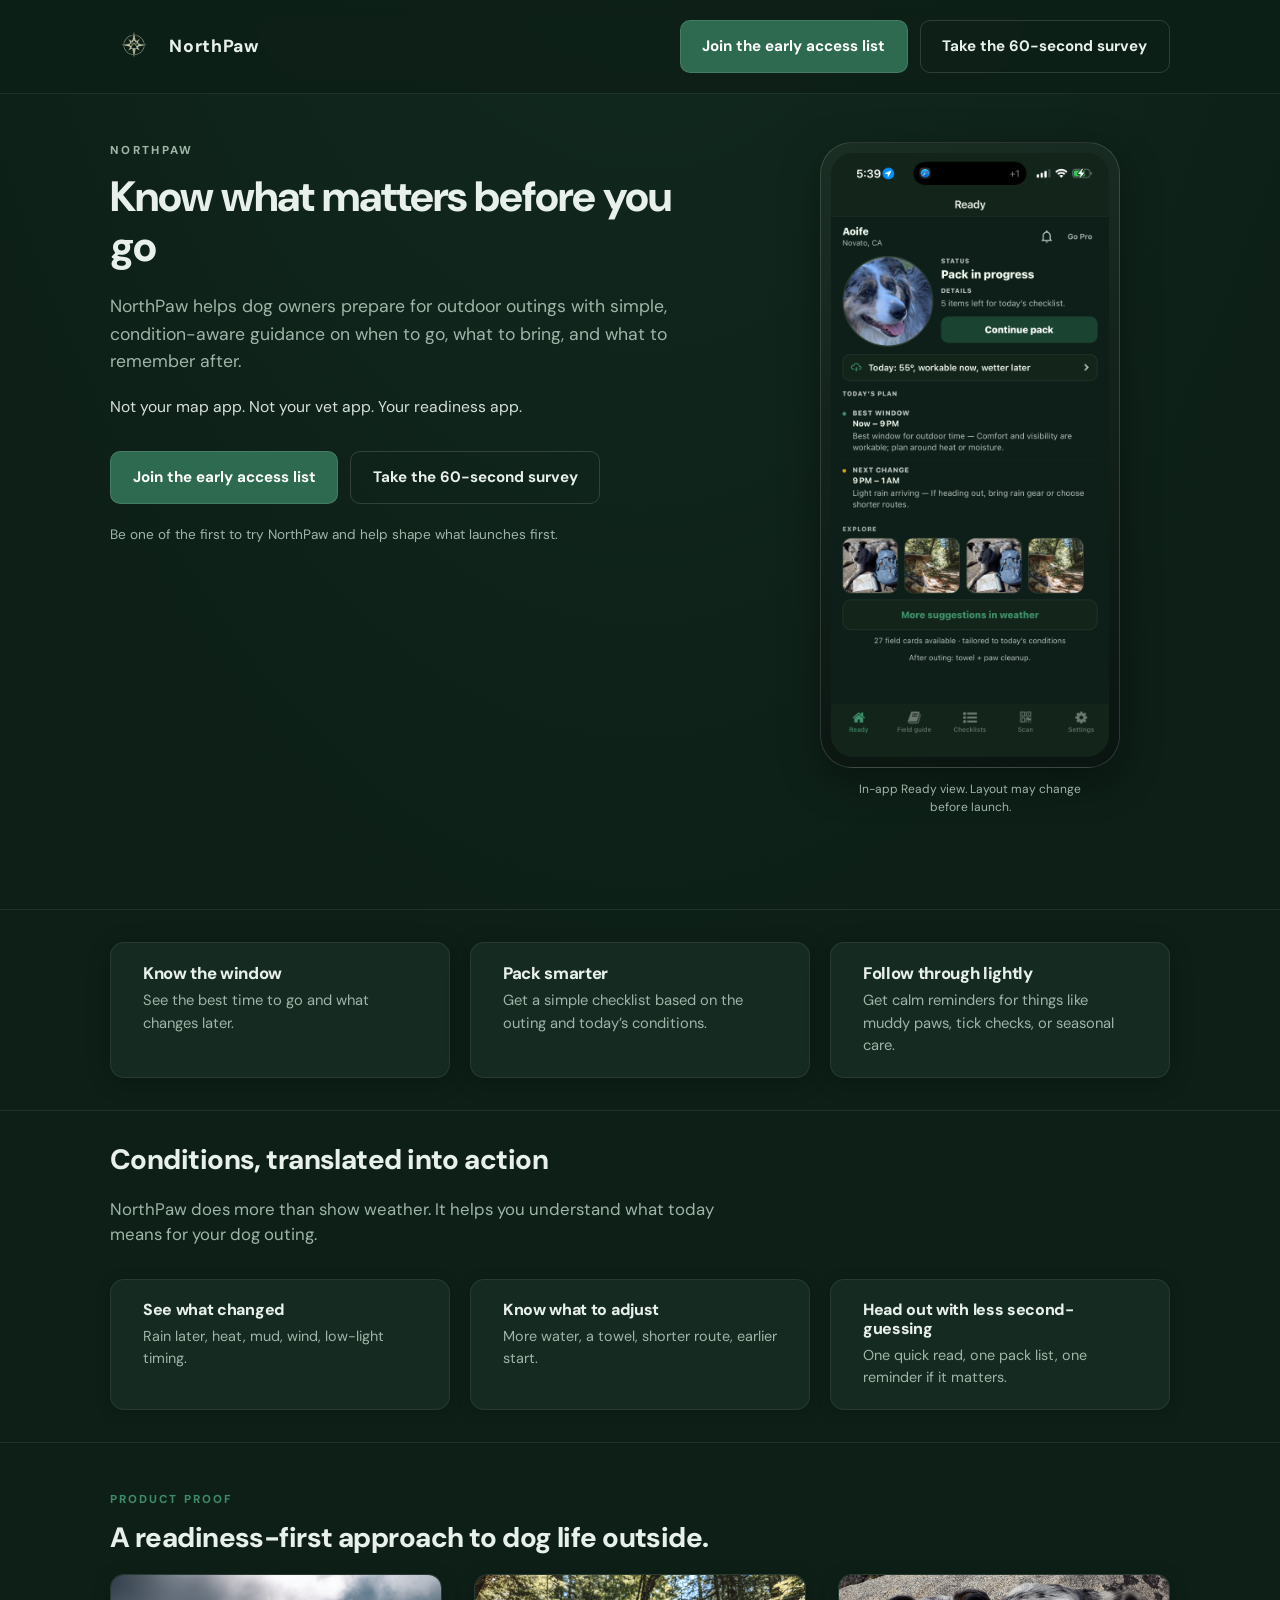
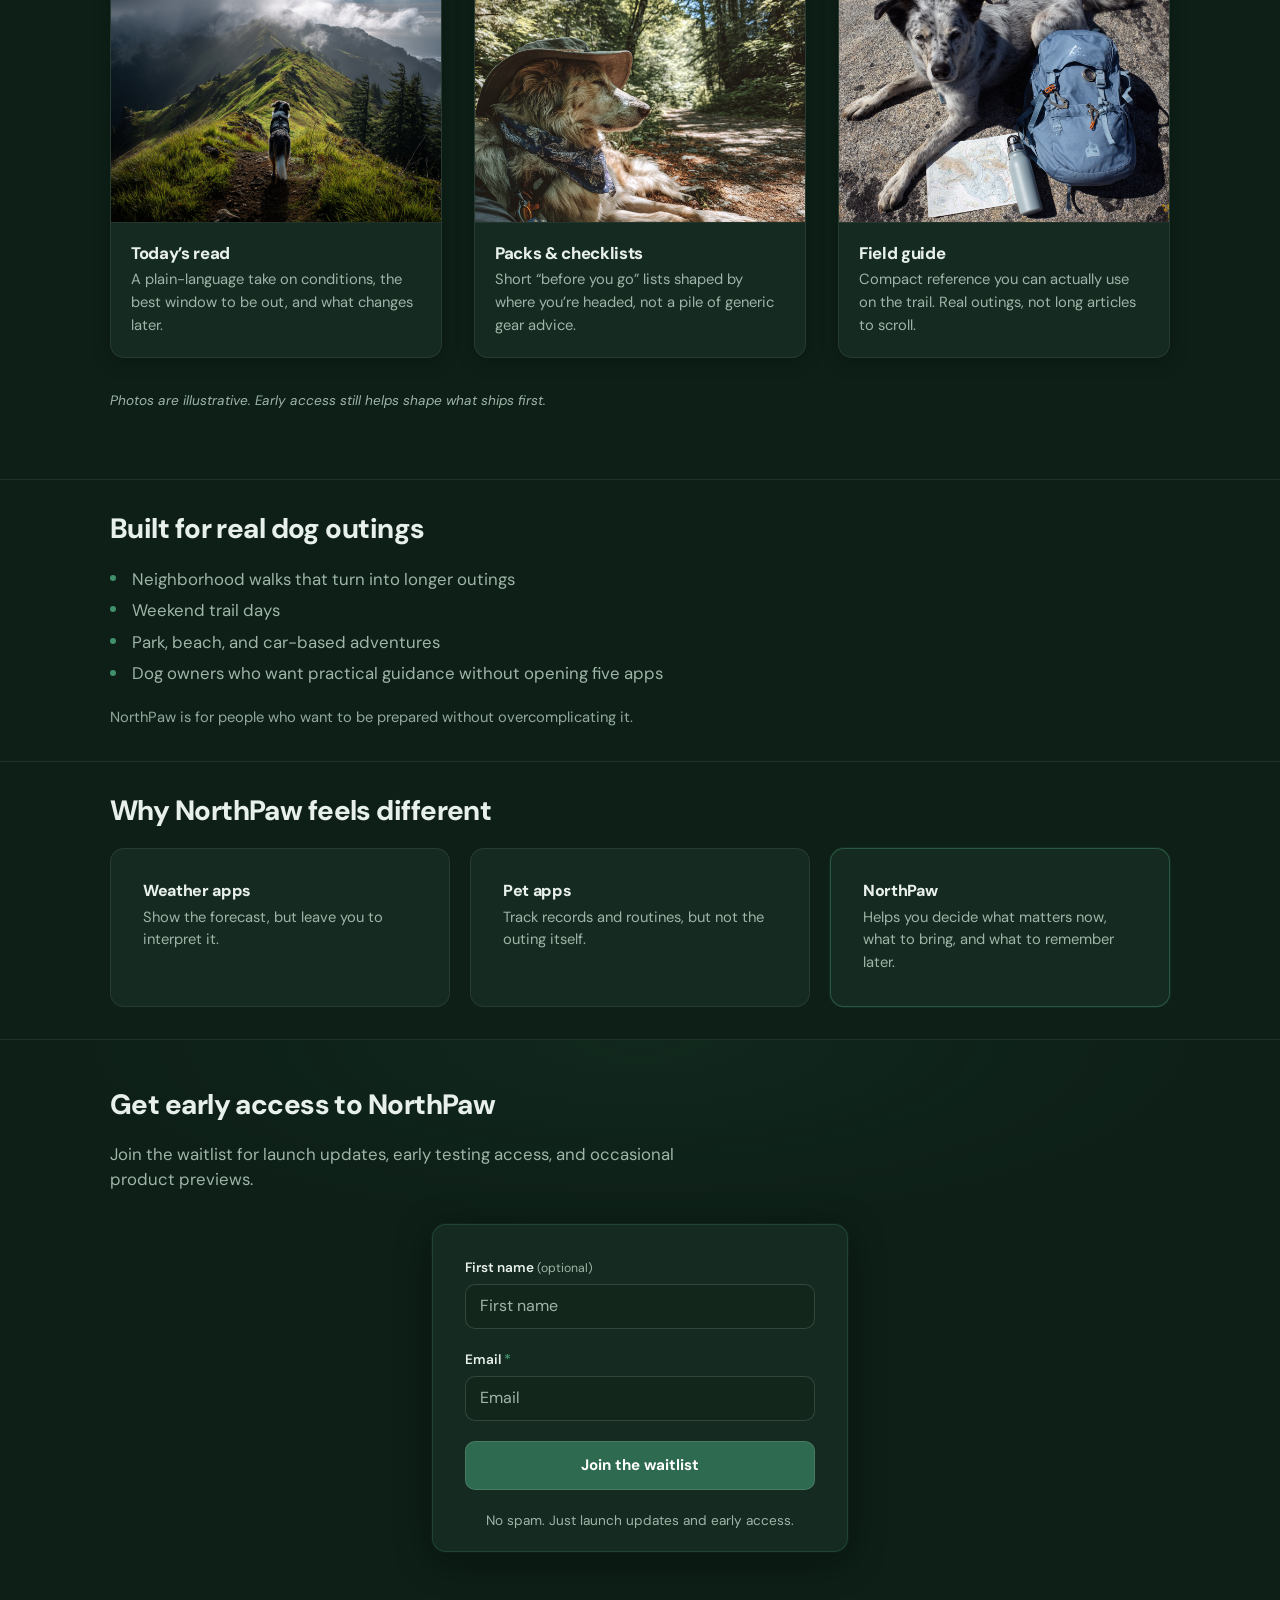
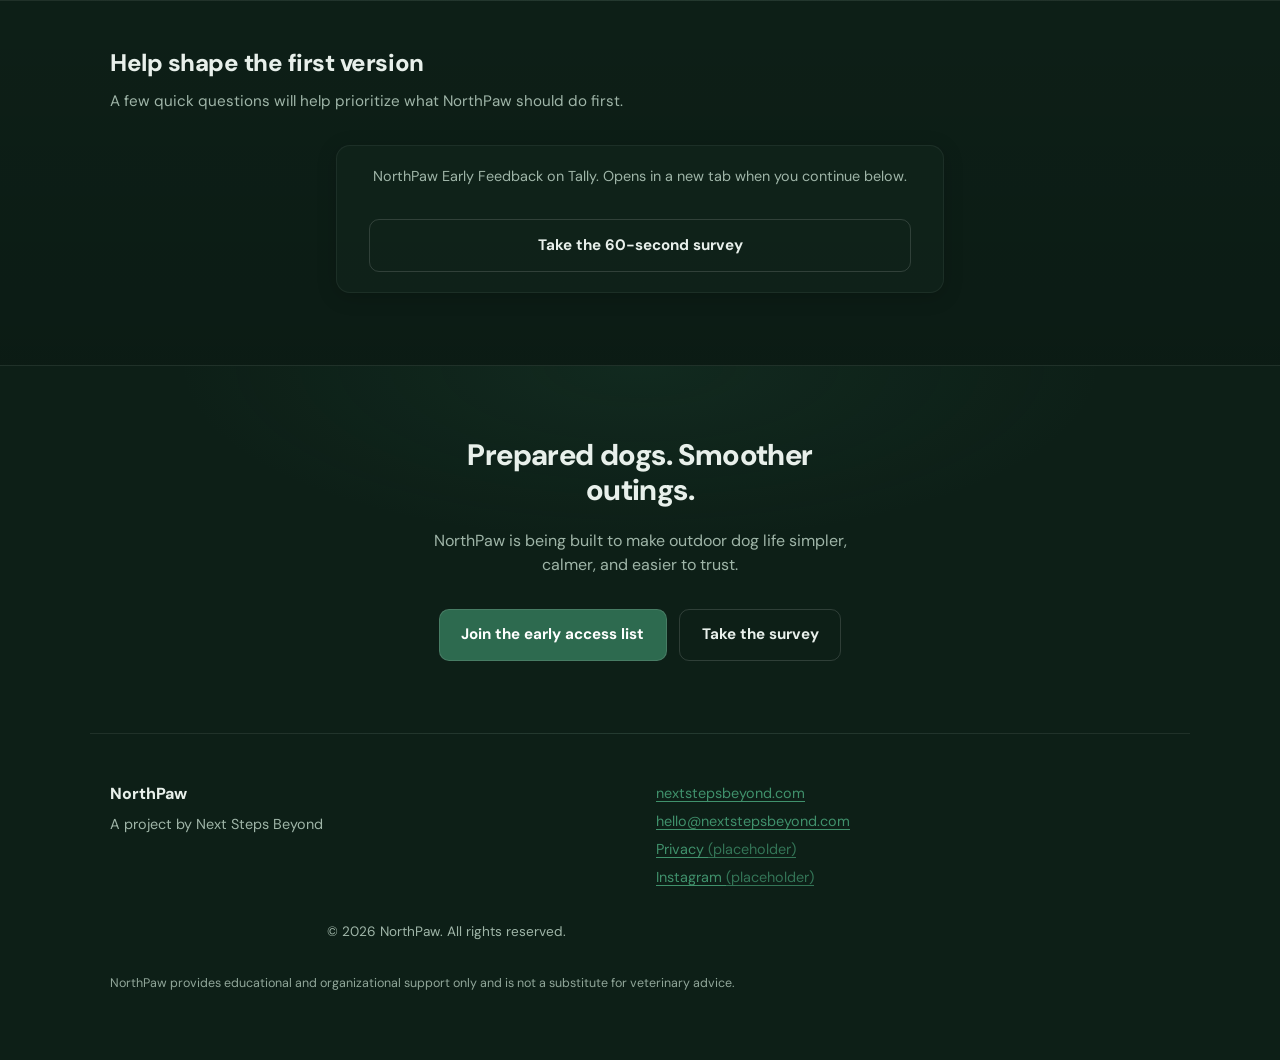
==== index.html @ 0cfe8297 "updating design" ====
<!DOCTYPE html>
<html lang="en">
<head>
  <meta charset="UTF-8" />
  <meta name="viewport" content="width=device-width, initial-scale=1" />
  <title>NorthPaw | Know what matters before you go</title>
  <meta name="description" content="NorthPaw helps dog owners prepare for outdoor outings with simple, condition-aware guidance on when to go, what to bring, and what to remember after." />
  <meta name="theme-color" content="#0d1f17" />
  <link rel="canonical" href="https://northpaw.nextstepsbeyond.online/" />

  <meta property="og:type" content="website" />
  <meta property="og:url" content="https://northpaw.nextstepsbeyond.online/" />
  <meta property="og:title" content="NorthPaw" />
  <meta property="og:description" content="Know what matters before you go." />
  <meta property="og:image" content="https://northpaw.nextstepsbeyond.online/assets/og-northpaw.png" />

  <meta name="twitter:card" content="summary_large_image" />
  <meta name="twitter:title" content="NorthPaw" />
  <meta name="twitter:description" content="Know what matters before you go." />
  <meta name="twitter:image" content="https://northpaw.nextstepsbeyond.online/assets/og-northpaw.png" />

  <!-- Favicons: paths relative to this file (works on file:// and on Cloudflare Pages). Bump ?v= after changing art. -->
  <link rel="icon" href="favicon.ico?v=4" sizes="any" />
  <link rel="icon" type="image/png" sizes="48x48" href="assets/favicon-48.png?v=4" />
  <link rel="icon" type="image/png" sizes="32x32" href="assets/favicon.png?v=4" />
  <link rel="icon" type="image/png" sizes="16x16" href="assets/favicon-16.png?v=4" />
  <link rel="apple-touch-icon" href="assets/apple-touch-icon.png?v=4" />

  <link rel="preconnect" href="https://fonts.googleapis.com" />
  <link rel="preconnect" href="https://fonts.gstatic.com" crossorigin />
  <link href="https://fonts.googleapis.com/css2?family=DM+Sans:ital,opsz,wght@0,9..40,400;0,9..40,600;0,9..40,700;0,9..40,800;1,9..40,400&display=swap" rel="stylesheet" />
  <link rel="stylesheet" href="styles.css" />
  <script src="script.js" defer></script>
</head>
<body>
  <!-- ========== HEADER ========== -->
  <header class="site-header">
    <div class="container site-header-inner">
      <a class="logo" href="#" aria-label="NorthPaw home">
        <img
          class="logo-mark"
          src="assets/brand/northpaw-mark-header.png"
          width="128"
          height="128"
          alt=""
          decoding="async" />
        <span class="logo-text">NorthPaw</span>
      </a>
      <nav class="header-ctas" aria-label="Primary actions">
        <a class="btn btn-primary btn-header" href="#early-access">Join the early access list</a>
        <a
          class="btn btn-secondary btn-header"
          href="https://tally.so/r/lb7Mxp"
          target="_blank"
          rel="noopener noreferrer">Take the 60-second survey</a>
      </nav>
    </div>
  </header>

  <main>
    <!-- ========== HERO ========== -->
    <section class="hero section section--hero" aria-labelledby="hero-heading">
      <div class="container hero-grid">
        <div class="hero-copy">
          <p class="eyebrow">NorthPaw</p>
          <h1 id="hero-heading">Know what matters before you go</h1>
          <p class="lead">
            NorthPaw helps dog owners prepare for outdoor outings with simple, condition-aware guidance on when to go, what to bring, and what to remember after.
          </p>
          <p class="support-line">Not your map app. Not your vet app. Your readiness app.</p>
          <div class="cta-row">
            <a class="btn btn-primary" href="#early-access">Join the early access list</a>
            <a
              class="btn btn-secondary"
              href="https://tally.so/r/lb7Mxp"
              target="_blank"
              rel="noopener noreferrer">Take the 60-second survey</a>
          </div>
          <p class="microcopy">Be one of the first to try NorthPaw and help shape what launches first.</p>
        </div>
        <div class="hero-mock-wrap">
          <div class="hero-mock">
            <img
              src="assets/hero-app.png"
              alt="NorthPaw in-app Ready view: outing prep, conditions, and today’s plan"
              width="1320"
              height="2868"
              loading="eager"
              fetchpriority="high" />
          </div>
          <p class="hero-mock-label">In-app Ready view. Layout may change before launch.</p>
        </div>
      </div>
    </section>

    <!-- ========== SHORT BENEFITS (3 cards) ========== -->
    <section class="section section--compact" aria-labelledby="benefits-heading">
      <div class="container">
        <h2 id="benefits-heading" class="sr-only">What NorthPaw focuses on</h2>
        <div class="card-grid card-grid--tight">
          <article class="card card--benefit">
            <h3>Know the window</h3>
            <p>See the best time to go and what changes later.</p>
          </article>
          <article class="card card--benefit">
            <h3>Pack smarter</h3>
            <p>Get a simple checklist based on the outing and today’s conditions.</p>
          </article>
          <article class="card card--benefit">
            <h3>Follow through lightly</h3>
            <p>Get calm reminders for things like muddy paws, tick checks, or seasonal care.</p>
          </article>
        </div>
      </div>
    </section>

    <!-- ========== CONDITIONS INTO ACTION ========== -->
    <section class="section section--compact" aria-labelledby="conditions-heading">
      <div class="container">
        <h2 id="conditions-heading">Conditions, translated into action</h2>
        <p class="lede-tight">NorthPaw does more than show weather. It helps you understand what today means for your dog outing.</p>
        <div class="insight-grid">
          <article class="insight-card">
            <h3>See what changed</h3>
            <p>Rain later, heat, mud, wind, low-light timing.</p>
          </article>
          <article class="insight-card">
            <h3>Know what to adjust</h3>
            <p>More water, a towel, shorter route, earlier start.</p>
          </article>
          <article class="insight-card">
            <h3>Head out with less second-guessing</h3>
            <p>One quick read, one pack list, one reminder if it matters.</p>
          </article>
        </div>
      </div>
    </section>

    <!-- ========== PRODUCT PROOF (lifestyle cards) ========== -->
    <section class="section" aria-labelledby="preview-heading">
      <div class="container">
        <p class="section-kicker">Product proof</p>
        <h2 id="preview-heading">A readiness-first approach to dog life outside.</h2>
        <div class="preview-grid">
          <article class="preview-block">
            <div class="preview-shot">
              <img
                src="assets/preview-ready.png"
                alt="Dog on a mountain trail, heading out with a clear read on the day"
                width="1200"
                height="900"
                loading="lazy" />
            </div>
            <div class="preview-body">
              <h3>Today’s read</h3>
              <p>A plain-language take on conditions, the best window to be out, and what changes later.</p>
            </div>
          </article>
          <article class="preview-block">
            <div class="preview-shot">
              <img
                src="assets/preview-packs.png"
                alt="Dog on a forest path, packed for the outing ahead"
                width="1200"
                height="900"
                loading="lazy" />
            </div>
            <div class="preview-body">
              <h3>Packs &amp; checklists</h3>
              <p>Short “before you go” lists shaped by where you’re headed, not a pile of generic gear advice.</p>
            </div>
          </article>
          <article class="preview-block">
            <div class="preview-shot">
              <img
                src="assets/preview-field-guide.png"
                alt="Dog beside map and pack, practical reference for time outside"
                width="1200"
                height="900"
                loading="lazy" />
            </div>
            <div class="preview-body">
              <h3>Field guide</h3>
              <p>Compact reference you can actually use on the trail. Real outings, not long articles to scroll.</p>
            </div>
          </article>
        </div>
        <p class="caption">Photos are illustrative. Early access still helps shape what ships first.</p>
      </div>
    </section>

    <!-- ========== BUILT FOR ========== -->
    <section class="section section--compact" aria-labelledby="built-heading">
      <div class="container">
        <h2 id="built-heading">Built for real dog outings</h2>
        <ul class="bullet-list bullet-list--tight">
          <li>Neighborhood walks that turn into longer outings</li>
          <li>Weekend trail days</li>
          <li>Park, beach, and car-based adventures</li>
          <li>Dog owners who want practical guidance without opening five apps</li>
        </ul>
        <p class="note note--closing">NorthPaw is for people who want to be prepared without overcomplicating it.</p>
      </div>
    </section>

    <!-- ========== WHY DIFFERENT ========== -->
    <section class="section section--compact" aria-labelledby="diff-heading">
      <div class="container">
        <h2 id="diff-heading">Why NorthPaw feels different</h2>
        <div class="compare-grid">
          <article class="compare-card">
            <h3>Weather apps</h3>
            <p>Show the forecast, but leave you to interpret it.</p>
          </article>
          <article class="compare-card">
            <h3>Pet apps</h3>
            <p>Track records and routines, but not the outing itself.</p>
          </article>
          <article class="compare-card is-highlight">
            <h3>NorthPaw</h3>
            <p>Helps you decide what matters now, what to bring, and what to remember later.</p>
          </article>
        </div>
      </div>
    </section>

    <!-- ========== WAITLIST (primary conversion) ========== -->
    <section id="early-access" class="section form-section section--waitlist" aria-labelledby="access-heading">
      <div class="container">
        <h2 id="access-heading">Get early access to NorthPaw</h2>
        <p class="lede-tight">Join the waitlist for launch updates, early testing access, and occasional product previews.</p>
        <!-- MailerLite embedded form: colors and layout overridden in styles.css (.mailerlite-waitlist-wrap, #mlb2-39779360). -->
        <div class="form-card form-card--primary mailerlite-waitlist-wrap">
          <div id="mlb2-39779360" class="ml-form-embedContainer ml-subscribe-form ml-subscribe-form-39779360">
            <div class="ml-form-align-center">
              <div class="ml-form-embedWrapper embedForm">
                <div class="ml-form-embedBody ml-form-embedBodyDefault row-form">
                  <div class="ml-form-embedContent">
                    <h4 class="ml-embed-heading">NorthPaw</h4>
                    <p class="ml-embed-lede">Join the waitlist</p>
                  </div>
                  <form
                    class="ml-block-form"
                    action="https://assets.mailerlite.com/jsonp/2262172/forms/184507078984861072/subscribe"
                    data-code=""
                    method="post"
                    target="_blank">
                    <div class="ml-form-formContent">
                      <div class="ml-form-fieldRow">
                        <div class="ml-field-group ml-field-name">
                          <label class="ml-label" for="ml-waitlist-name">First name <span class="muted">(optional)</span></label>
                          <input
                            id="ml-waitlist-name"
                            aria-label="First name"
                            type="text"
                            class="form-control"
                            name="fields[name]"
                            placeholder="First name"
                            autocomplete="given-name" />
                        </div>
                      </div>
                      <div class="ml-form-fieldRow ml-last-item">
                        <div class="ml-field-group ml-field-email ml-validate-email ml-validate-required">
                          <label class="ml-label" for="ml-waitlist-email">Email <span class="req" aria-hidden="true">*</span></label>
                          <input
                            id="ml-waitlist-email"
                            aria-label="Email"
                            aria-required="true"
                            type="email"
                            class="form-control"
                            name="fields[email]"
                            placeholder="Email"
                            autocomplete="email"
                            required />
                        </div>
                      </div>
                    </div>
                    <input type="hidden" name="ml-submit" value="1" />
                    <div class="ml-form-embedSubmit">
                      <button type="submit" class="primary">Join the waitlist</button>
                      <button disabled="disabled" style="display: none" type="button" class="loading">
                        <div class="ml-form-embedSubmitLoad"></div>
                        <span class="sr-only">Loading</span>
                      </button>
                    </div>
                    <input type="hidden" name="anticsrf" value="true" />
                  </form>
                </div>
                <div class="ml-form-successBody row-success" style="display: none">
                  <div class="ml-form-successContent">
                    <h4>Thank you</h4>
                    <p>You are on the list. Watch your inbox for launch updates.</p>
                    <p class="ml-success-hint">A confirmation email is on the way. If you do not see it soon, check your spam or promotions folder.</p>
                  </div>
                </div>
              </div>
            </div>
          </div>
          <p class="form-foot">No spam. Just launch updates and early access.</p>
        </div>
      </div>
    </section>

    <!-- ========== SURVEY (Tally, new tab) ========== -->
    <section id="survey" class="section form-section section--survey" aria-labelledby="survey-heading">
      <div class="container">
        <h2 id="survey-heading" class="survey-title">Help shape the first version</h2>
        <p class="survey-lede">A few quick questions will help prioritize what NorthPaw should do first.</p>
        <div class="form-card form-card--survey survey-tally-card">
          <p class="survey-tally-note">NorthPaw Early Feedback on Tally. Opens in a new tab when you continue below.</p>
          <a
            class="btn btn-secondary btn-block"
            href="https://tally.so/r/lb7Mxp"
            target="_blank"
            rel="noopener noreferrer"
            aria-label="Open NorthPaw early feedback survey on Tally in a new tab">Take the 60-second survey</a>
        </div>
      </div>
    </section>
  </main>

  <!-- ========== FOOTER + FINAL CTA ========== -->
  <footer class="site-footer">
    <div class="container footer-cta-band">
      <h2 class="footer-cta-title">Prepared dogs. Smoother outings.</h2>
      <p class="footer-cta-lede">NorthPaw is being built to make outdoor dog life simpler, calmer, and easier to trust.</p>
      <div class="cta-row cta-row--footer">
        <a class="btn btn-primary" href="#early-access">Join the early access list</a>
        <a
          class="btn btn-secondary"
          href="https://tally.so/r/lb7Mxp"
          target="_blank"
          rel="noopener noreferrer">Take the survey</a>
      </div>
    </div>

    <div class="container footer-meta">
      <div class="footer-grid">
        <div>
          <p class="footer-brand">NorthPaw</p>
          <p class="footer-byline">A project by Next Steps Beyond</p>
        </div>
        <div class="footer-links">
          <a href="https://nextstepsbeyond.com" rel="noopener noreferrer">nextstepsbeyond.com</a>
          <a href="mailto:hello@nextstepsbeyond.com">hello@nextstepsbeyond.com</a>
          <a href="#">Privacy <span class="placeholder-tag">(placeholder)</span></a>
          <a href="#">Instagram <span class="placeholder-tag">(placeholder)</span></a>
        </div>
      </div>
      <p class="footer-copy">&copy; 2026 NorthPaw. All rights reserved.</p>
      <p class="disclaimer">
        NorthPaw provides educational and organizational support only and is not a substitute for veterinary advice.
      </p>
    </div>
  </footer>

  <!-- MailerLite webforms (waitlist): keep after embed markup; requires MailerLite script + success callback -->
  <script>
    function ml_webform_success_39779360() {
      var $ = window.ml_jQuery || window.jQuery;
      if (!$) return;
      $(".ml-subscribe-form-39779360 .row-success").show();
      $(".ml-subscribe-form-39779360 .row-form").hide();
    }
  </script>
  <script src="https://groot.mailerlite.com/js/w/webforms.min.js?v95037e5bac78f29ed026832ca21a7c7b"></script>
  <script>
    fetch("https://assets.mailerlite.com/jsonp/2262172/forms/184507078984861072/take").catch(function () {});
  </script>
</body>
</html>
---- styles.css ----
/* NorthPaw landing: mobile-first, forest / premium outdoors */

:root {
  --bg: #0d1f17;
  --bg-elevated: #12261c;
  --surface: #152a20;
  --surface-hover: #1a3226;
  --text: #e8f0eb;
  --muted: #9fb5a8;
  --accent: #2d6a4f;
  --accent-soft: #40916c;
  --border: rgba(255, 255, 255, 0.08);
  --border-strong: rgba(255, 255, 255, 0.14);
  --shadow: 0 12px 40px rgba(0, 0, 0, 0.35);
  --radius: 14px;
  --radius-sm: 10px;
  --space-xs: 0.35rem;
  --space-sm: 0.75rem;
  --space-md: 1.25rem;
  --space-lg: 2rem;
  --space-xl: 3rem;
  --space-2xl: 4.5rem;
  --font: "DM Sans", system-ui, -apple-system, sans-serif;
  --max: 1100px;
  --prose: 42rem;
}

*,
*::before,
*::after {
  box-sizing: border-box;
}

html {
  scroll-behavior: smooth;
}

body {
  margin: 0;
  font-family: var(--font);
  font-size: 1.05rem;
  line-height: 1.55;
  color: var(--text);
  background: var(--bg);
  background-image: radial-gradient(ellipse 120% 80% at 50% -20%, rgba(45, 106, 79, 0.22), transparent 55%);
  -webkit-font-smoothing: antialiased;
}

img {
  max-width: 100%;
  height: auto;
  display: block;
}

a {
  color: var(--accent-soft);
  text-decoration-thickness: 1px;
  text-underline-offset: 3px;
}

a:hover {
  color: var(--text);
}

.container {
  width: 100%;
  max-width: var(--max);
  margin: 0 auto;
  padding: 0 var(--space-md);
}

.sr-only {
  position: absolute;
  width: 1px;
  height: 1px;
  padding: 0;
  margin: -1px;
  overflow: hidden;
  clip: rect(0, 0, 0, 0);
  white-space: nowrap;
  border: 0;
}

/* ----- header ----- */
.site-header {
  padding: var(--space-md) 0;
  border-bottom: 1px solid var(--border);
  position: sticky;
  top: 0;
  z-index: 20;
  background: rgba(13, 31, 23, 0.88);
  backdrop-filter: blur(10px);
}

.site-header-inner {
  display: flex;
  align-items: center;
  justify-content: space-between;
  gap: var(--space-md);
}

.logo {
  display: inline-flex;
  align-items: center;
  gap: 0.65rem;
  font-weight: 800;
  letter-spacing: 0.04em;
  font-size: 1.05rem;
  color: var(--text);
  text-decoration: none;
}

@media (min-width: 640px) {
  .logo {
    font-size: 1.1rem;
    gap: 0.7rem;
  }
}

.logo-mark {
  width: 2.75rem;
  height: 2.75rem;
  object-fit: contain;
  flex-shrink: 0;
}

@media (min-width: 640px) {
  .logo-mark {
    width: 3rem;
    height: 3rem;
  }
}

.logo-text {
  line-height: 1;
}

.logo:hover {
  color: var(--accent-soft);
}

.logo:hover .logo-mark {
  opacity: 0.92;
}

.header-ctas {
  display: flex;
  flex-wrap: wrap;
  gap: var(--space-sm);
  justify-content: flex-end;
}

.btn-header {
  padding: 0.65rem 1rem;
  font-size: 0.82rem;
}

@media (max-width: 520px) {
  .site-header-inner {
    flex-wrap: wrap;
  }

  .header-ctas {
    width: 100%;
    justify-content: stretch;
  }

  .btn-header {
    flex: 1 1 auto;
    min-width: 0;
    text-align: center;
    font-size: 0.78rem;
    padding: 0.6rem 0.65rem;
  }
}

/* ----- typography ----- */
.eyebrow {
  font-size: 0.72rem;
  font-weight: 800;
  letter-spacing: 0.2em;
  text-transform: uppercase;
  color: var(--muted);
  margin: 0 0 var(--space-sm);
}

h1,
h2,
h3 {
  line-height: 1.2;
  font-weight: 800;
  letter-spacing: -0.02em;
}

h1 {
  font-size: clamp(1.85rem, 5vw, 2.65rem);
  margin: 0 0 var(--space-md);
}

h2 {
  font-size: clamp(1.35rem, 3.5vw, 1.75rem);
  margin: 0 0 var(--space-md);
  max-width: var(--prose);
}

h3 {
  font-size: 1.05rem;
  margin: 0 0 var(--space-xs);
}

p.lead {
  font-size: 1.1rem;
  color: var(--muted);
  max-width: var(--prose);
  margin: 0 0 var(--space-md);
}

p {
  max-width: var(--prose);
  margin: 0 0 var(--space-md);
  color: var(--muted);
}

.support-line {
  font-size: 0.98rem;
  color: var(--text);
  opacity: 0.92;
  margin-bottom: var(--space-lg);
  max-width: var(--prose);
}

.microcopy {
  font-size: 0.85rem;
  color: var(--muted);
  margin-top: var(--space-md);
  max-width: var(--prose);
}

.muted {
  font-weight: 400;
  color: var(--muted);
  font-size: 0.9em;
}

.section {
  padding: var(--space-xl) 0;
  border-bottom: 1px solid var(--border);
}

.section:last-of-type {
  border-bottom: none;
}

.section-intro {
  margin-bottom: var(--space-lg);
}

.section.section--compact {
  padding: var(--space-lg) 0;
}

.section--waitlist {
  background: radial-gradient(ellipse 80% 60% at 50% 0%, rgba(45, 106, 79, 0.12), transparent 55%);
}

.section--survey {
  padding-bottom: var(--space-2xl);
  background: linear-gradient(180deg, transparent, rgba(0, 0, 0, 0.12));
}

.lede-tight {
  font-size: 1.05rem;
  color: var(--muted);
  max-width: 38rem;
  margin: 0 0 var(--space-lg);
  line-height: 1.5;
}

.section-kicker {
  font-size: 0.72rem;
  font-weight: 800;
  letter-spacing: 0.18em;
  text-transform: uppercase;
  color: var(--accent-soft);
  margin: 0 0 var(--space-sm);
  opacity: 0.95;
}

/* ----- buttons ----- */
.btn {
  display: inline-flex;
  align-items: center;
  justify-content: center;
  gap: 0.5rem;
  padding: 0.85rem 1.35rem;
  font-family: inherit;
  font-size: 0.95rem;
  font-weight: 700;
  border-radius: var(--radius-sm);
  border: 1px solid transparent;
  cursor: pointer;
  text-decoration: none;
  transition: background 0.15s, border-color 0.15s, transform 0.1s;
}

.btn:active {
  transform: scale(0.98);
}

.btn-primary {
  background: var(--accent);
  color: #fff;
  border-color: rgba(255, 255, 255, 0.12);
}

.btn-primary:hover {
  background: var(--accent-soft);
  color: #fff;
}

.btn-secondary {
  background: transparent;
  color: var(--text);
  border-color: var(--border-strong);
}

.btn-secondary:hover {
  background: var(--surface);
  border-color: var(--muted);
}

.btn:focus-visible {
  outline: 2px solid var(--accent-soft);
  outline-offset: 3px;
}

.cta-row {
  display: flex;
  flex-direction: column;
  gap: var(--space-sm);
  margin-top: var(--space-md);
}

@media (min-width: 520px) {
  .cta-row {
    flex-direction: row;
    flex-wrap: wrap;
    align-items: center;
  }
}

.btn-block {
  width: 100%;
  margin-top: var(--space-sm);
}

/* ----- hero ----- */
.hero {
  padding: var(--space-xl) 0 var(--space-2xl);
}

.hero-grid {
  display: grid;
  gap: var(--space-xl);
  /* Top-align copy and mock so the phone does not sit mid-column next to a tall text block */
  align-items: start;
}

@media (min-width: 900px) {
  .hero-grid {
    grid-template-columns: minmax(0, 1fr) minmax(280px, 400px);
    gap: var(--space-2xl);
    align-items: start;
  }
}

.hero-mock-wrap {
  display: flex;
  flex-direction: column;
  align-items: center;
  gap: var(--space-sm);
}

.hero-mock-label {
  font-size: 0.75rem;
  color: var(--muted);
  text-align: center;
  max-width: 16rem;
}

/* Device frame: screenshot keeps its real aspect ratio (no forced crop like object-fit: cover). */
.hero-mock {
  width: fit-content;
  max-width: min(300px, 100%);
  margin-inline: auto;
  padding: 10px;
  border-radius: 32px;
  border: 1px solid var(--border-strong);
  background: linear-gradient(165deg, #1a2e24, #0a1410);
  box-shadow: var(--shadow);
  display: flex;
  align-items: center;
  justify-content: center;
  line-height: 0;
}

.hero-mock img,
.hero-mock svg {
  display: block;
  max-width: min(280px, 100%);
  width: auto;
  height: auto;
  max-height: min(72vh, 640px);
  object-fit: contain;
  border-radius: 22px;
}

/* phone frame inner (optional CSS layer) */
.hero-mock-inner {
  width: 88%;
  height: 92%;
  border-radius: 20px;
  background: linear-gradient(165deg, rgba(255, 255, 255, 0.06), rgba(0, 0, 0, 0.2));
  border: 1px solid var(--border);
}

/* ----- cards ----- */
.card-grid {
  display: grid;
  gap: var(--space-md);
}

@media (min-width: 640px) {
  .card-grid {
    grid-template-columns: repeat(3, 1fr);
  }
}

.card-grid--tight {
  gap: var(--space-sm);
}

@media (min-width: 640px) {
  .card-grid--tight {
    gap: var(--space-md);
  }
}

.card {
  background: var(--surface);
  border: 1px solid var(--border);
  border-radius: var(--radius);
  padding: var(--space-lg);
  box-shadow: 0 4px 24px rgba(0, 0, 0, 0.2);
}

.card h3 {
  color: var(--text);
}

.card p {
  margin: 0;
  font-size: 0.95rem;
}

.card--benefit {
  padding: var(--space-md) var(--space-lg);
}

.card--benefit p {
  font-size: 0.92rem;
}

.insight-grid {
  display: grid;
  gap: var(--space-md);
}

@media (min-width: 720px) {
  .insight-grid {
    grid-template-columns: repeat(3, 1fr);
    align-items: stretch;
  }
}

.insight-card {
  background: var(--surface);
  border: 1px solid var(--border);
  border-radius: var(--radius);
  padding: var(--space-md) var(--space-lg);
  box-shadow: 0 2px 16px rgba(0, 0, 0, 0.14);
}

.insight-card h3 {
  color: var(--text);
  font-size: 1rem;
}

.insight-card p {
  margin: 0;
  font-size: 0.9rem;
  color: var(--muted);
}

/* ----- preview blocks ----- */
.preview-grid {
  display: grid;
  gap: var(--space-lg);
}

@media (min-width: 768px) {
  .preview-grid {
    grid-template-columns: repeat(3, 1fr);
  }
}

.preview-block {
  background: var(--surface);
  border: 1px solid var(--border);
  border-radius: var(--radius);
  overflow: hidden;
  box-shadow: 0 4px 20px rgba(0, 0, 0, 0.18);
}

.preview-shot {
  aspect-ratio: 4 / 3;
  background: linear-gradient(145deg, var(--bg-elevated), #0a1510);
  border-bottom: 1px solid var(--border);
  display: flex;
  align-items: center;
  justify-content: center;
  color: var(--muted);
  font-size: 0.8rem;
  text-align: center;
  padding: var(--space-md);
  overflow: hidden;
}

.preview-shot:has(img) {
  padding: 0;
}

.preview-shot img {
  width: 100%;
  height: 100%;
  object-fit: cover;
  object-position: top center;
  display: block;
}

.preview-body {
  padding: var(--space-md);
}

.preview-body h3 {
  color: var(--text);
}

.preview-body p {
  margin: 0;
  font-size: 0.92rem;
}

.caption {
  font-size: 0.85rem;
  color: var(--muted);
  margin-top: var(--space-lg);
  font-style: italic;
}

/* ----- bullets ----- */
.bullet-list {
  list-style: none;
  padding: 0;
  margin: 0 0 var(--space-md);
  max-width: var(--prose);
}

.bullet-list li {
  position: relative;
  padding-left: 1.35rem;
  margin-bottom: var(--space-sm);
  color: var(--muted);
}

.bullet-list li::before {
  content: "";
  position: absolute;
  left: 0;
  top: 0.55em;
  width: 6px;
  height: 6px;
  border-radius: 50%;
  background: var(--accent-soft);
}

.bullet-list--tight li {
  margin-bottom: var(--space-xs);
}

.note--closing {
  margin-top: var(--space-md);
  margin-bottom: 0;
  font-size: 1rem;
  color: var(--text);
  opacity: 0.92;
}

.note {
  font-size: 0.92rem;
  color: var(--muted);
  max-width: var(--prose);
}

/* ----- comparison ----- */
.compare-grid {
  display: grid;
  gap: var(--space-md);
}

@media (min-width: 768px) {
  .compare-grid {
    grid-template-columns: repeat(3, 1fr);
  }
}

.compare-card {
  background: var(--surface);
  border: 1px solid var(--border);
  border-radius: var(--radius);
  padding: var(--space-lg);
}

.compare-card h3 {
  color: var(--text);
  font-size: 1rem;
}

.compare-card p {
  margin: 0;
  font-size: 0.92rem;
}

.compare-card.is-highlight {
  border-color: rgba(64, 145, 108, 0.45);
  box-shadow: 0 0 0 1px rgba(64, 145, 108, 0.12);
}

.wedge-line {
  font-weight: 800;
  color: var(--text);
  margin-top: var(--space-lg);
  font-size: 0.95rem;
}

/* ----- forms ----- */
.form-section {
  scroll-margin-top: 5rem;
}

.form-card {
  background: var(--surface);
  border: 1px solid var(--border);
  border-radius: var(--radius);
  padding: var(--space-lg);
  max-width: 32rem;
  box-shadow: var(--shadow);
}

.form-card--primary {
  max-width: 26rem;
  margin: 0 auto;
  border-color: rgba(64, 145, 108, 0.25);
  box-shadow: 0 8px 36px rgba(0, 0, 0, 0.35), 0 0 0 1px rgba(64, 145, 108, 0.08);
}

.form-card--survey {
  max-width: 38rem;
  margin: 0 auto;
  padding: var(--space-md) var(--space-lg);
  background: rgba(18, 38, 28, 0.65);
  border-color: rgba(255, 255, 255, 0.06);
  box-shadow: 0 4px 20px rgba(0, 0, 0, 0.18);
}

.form-card h2 {
  max-width: none;
}

.survey-title {
  font-size: clamp(1.2rem, 3vw, 1.5rem);
  font-weight: 800;
  margin: 0 0 var(--space-sm);
  max-width: 36rem;
}

.survey-lede {
  font-size: 0.95rem;
  color: var(--muted);
  margin: 0 0 var(--space-lg);
  max-width: 34rem;
  line-height: 1.5;
}

.survey-group {
  border: 0;
  margin: 0 0 var(--space-lg);
  padding: 0;
  min-width: 0;
}

.form-card--survey .survey-group:first-of-type {
  margin-top: 0;
}

.survey-group legend,
.survey-group .fieldset-label.legend-style {
  margin-top: 0;
}

.legend-style {
  margin-bottom: var(--space-sm);
}

.field {
  margin-bottom: var(--space-md);
}

.field:last-of-type {
  margin-bottom: var(--space-lg);
}

.form-card .field input,
.form-card .field textarea {
  margin-bottom: 0;
}

.req {
  color: var(--accent-soft);
  font-weight: 700;
}

.form-foot {
  font-size: 0.85rem;
  color: var(--muted);
  text-align: center;
  margin: var(--space-md) 0 0;
}

label {
  display: block;
  font-size: 0.85rem;
  font-weight: 600;
  color: var(--text);
  margin-bottom: var(--space-xs);
}

input[type="text"],
input[type="email"],
textarea {
  width: 100%;
  padding: 0.65rem 0.85rem;
  font: inherit;
  font-size: 1rem;
  color: var(--text);
  background: var(--bg-elevated);
  border: 1px solid var(--border-strong);
  border-radius: var(--radius-sm);
  margin-bottom: var(--space-md);
}

.form-card--survey input[type="email"],
.form-card--survey textarea {
  margin-bottom: 0;
  background: rgba(13, 31, 23, 0.55);
  border-color: rgba(255, 255, 255, 0.08);
}

.form-card--survey textarea {
  min-height: 4.5rem;
}

.form-card--survey .option {
  font-size: 0.9rem;
}

.survey-tally-card {
  text-align: center;
}

.survey-tally-note {
  font-size: 0.9rem;
  color: var(--muted);
  margin: 0 0 var(--space-md);
  line-height: 1.45;
}


input:focus,
textarea:focus {
  outline: none;
  border-color: var(--accent-soft);
  box-shadow: 0 0 0 3px rgba(64, 145, 108, 0.2);
}

textarea {
  min-height: 6rem;
  resize: vertical;
}

.fieldset-label {
  font-weight: 700;
  color: var(--text);
  margin: 0 0 var(--space-sm);
  padding: 0;
  font-size: 0.92rem;
  line-height: 1.35;
}

legend.fieldset-label {
  display: block;
  width: 100%;
  max-width: 100%;
}

.option {
  display: flex;
  align-items: flex-start;
  gap: 0.5rem;
  margin-bottom: var(--space-sm);
  color: var(--muted);
  font-size: 0.95rem;
  cursor: pointer;
}

.option input {
  margin-top: 0.25rem;
  accent-color: var(--accent);
}

.form-msg {
  font-size: 0.85rem;
  margin-top: var(--space-sm);
  padding: var(--space-sm);
  border-radius: var(--radius-sm);
  display: none;
}

.form-msg.is-visible {
  display: block;
}

.form-msg.success {
  background: rgba(64, 145, 108, 0.15);
  color: var(--text);
  border: 1px solid rgba(64, 145, 108, 0.35);
}

.form-msg.error {
  background: rgba(180, 80, 60, 0.12);
  color: #f0c4bc;
  border: 1px solid rgba(180, 80, 60, 0.3);
}

.survey-note {
  font-size: 0.85rem;
  color: var(--muted);
  margin-top: var(--space-md);
}

/* ----- footer ----- */
.site-footer {
  padding: 0 0 var(--space-xl);
  border-top: 1px solid var(--border);
  font-size: 0.9rem;
  color: var(--muted);
}

.footer-cta-band {
  padding: var(--space-2xl) var(--space-md);
  text-align: center;
  border-bottom: 1px solid var(--border);
  background: radial-gradient(ellipse 70% 80% at 50% 0%, rgba(45, 106, 79, 0.14), transparent 60%);
}

.footer-cta-title {
  font-size: clamp(1.35rem, 4vw, 1.85rem);
  font-weight: 800;
  letter-spacing: -0.02em;
  color: var(--text);
  margin: 0 auto var(--space-md);
  max-width: 22rem;
  line-height: 1.2;
}

.footer-cta-lede {
  margin: 0 auto var(--space-lg);
  max-width: 28rem;
  font-size: 1rem;
  color: var(--muted);
  line-height: 1.5;
}

.cta-row--footer {
  justify-content: center;
  margin-top: 0;
}

.footer-meta {
  padding: var(--space-xl) var(--space-md) 0;
}

.footer-brand {
  font-weight: 800;
  color: var(--text);
  margin: 0 0 var(--space-xs);
  font-size: 1rem;
}

.footer-byline {
  margin: 0;
  font-size: 0.9rem;
}

.footer-copy {
  margin: var(--space-lg) 0 0;
  font-size: 0.85rem;
  text-align: center;
  color: var(--muted);
}

.placeholder-tag {
  font-weight: 400;
  opacity: 0.75;
}

.footer-grid {
  display: grid;
  gap: var(--space-lg);
}

@media (min-width: 640px) {
  .footer-grid {
    grid-template-columns: 1fr 1fr;
  }
}

.footer-links {
  display: flex;
  flex-direction: column;
  gap: var(--space-xs);
}

.disclaimer {
  font-size: 0.78rem;
  line-height: 1.45;
  color: var(--muted);
  opacity: 0.9;
  margin-top: var(--space-lg);
  max-width: 48rem;
}

/* ----- MailerLite waitlist (#mlb2-39779360): on-brand overrides ----- */
/* Adjust colors here (or :root tokens above) if you want the embed to track site tweaks. */
.mailerlite-waitlist-wrap.form-card--primary {
  padding-bottom: var(--space-md);
}

#mlb2-39779360.ml-form-embedContainer {
  width: 100% !important;
  max-width: 100%;
  margin: 0;
  box-sizing: border-box;
  position: static;
}

#mlb2-39779360 .ml-form-embedWrapper.embedForm {
  max-width: 100% !important;
  width: 100% !important;
  background: transparent !important;
  border: none !important;
  box-shadow: none !important;
  padding: 0 !important;
  margin: 0 !important;
}

#mlb2-39779360 .ml-form-embedBody.row-form {
  padding: 0 !important;
}

/* Section heading already carries the pitch; hide MailerLite header to reduce noise */
#mlb2-39779360 .ml-form-embedContent {
  display: none;
}

#mlb2-39779360 .ml-form-formContent {
  margin: 0 !important;
}

#mlb2-39779360 .ml-form-fieldRow {
  margin: 0 0 var(--space-md) 0 !important;
  width: 100% !important;
  float: none !important;
}

#mlb2-39779360 .ml-form-fieldRow.ml-last-item {
  margin-bottom: 0 !important;
}

#mlb2-39779360 .ml-label {
  font-family: var(--font) !important;
  font-size: 0.85rem !important;
  font-weight: 600 !important;
  color: var(--text) !important;
  margin-bottom: var(--space-xs) !important;
}

#mlb2-39779360 .form-control {
  font-family: var(--font) !important;
  font-size: 1rem !important;
  line-height: 1.4 !important;
  color: var(--text) !important;
  background: var(--bg-elevated) !important;
  border: 1px solid var(--border-strong) !important;
  border-radius: var(--radius-sm) !important;
  padding: 0.65rem 0.85rem !important;
  width: 100% !important;
  margin: 0 !important;
  box-sizing: border-box !important;
}

#mlb2-39779360 .form-control:focus {
  outline: none !important;
  border-color: var(--accent-soft) !important;
  box-shadow: 0 0 0 3px rgba(64, 145, 108, 0.2) !important;
}

#mlb2-39779360 .form-control::placeholder {
  color: var(--muted) !important;
  opacity: 1;
}

#mlb2-39779360 .ml-form-embedSubmit {
  margin: var(--space-md) 0 0 0 !important;
  float: none !important;
  width: 100% !important;
}

#mlb2-39779360 .ml-form-embedSubmit button.primary {
  font-family: var(--font) !important;
  font-size: 0.95rem !important;
  font-weight: 700 !important;
  line-height: 1.35 !important;
  width: 100% !important;
  padding: 0.85rem 1.35rem !important;
  background: var(--accent) !important;
  color: #fff !important;
  border: 1px solid rgba(255, 255, 255, 0.12) !important;
  border-radius: var(--radius-sm) !important;
  cursor: pointer !important;
  box-shadow: none !important;
}

#mlb2-39779360 .ml-form-embedSubmit button.primary:hover {
  background: var(--accent-soft) !important;
}

#mlb2-39779360 .ml-form-successBody .ml-form-successContent {
  padding: var(--space-sm) 0 0 !important;
  text-align: center;
}

#mlb2-39779360 .ml-form-successBody h4 {
  font-family: var(--font) !important;
  color: var(--text) !important;
  font-size: 1.35rem !important;
  font-weight: 800 !important;
  margin: 0 0 var(--space-sm) !important;
}

#mlb2-39779360 .ml-form-successBody p {
  font-family: var(--font) !important;
  color: var(--muted) !important;
  margin: 0 !important;
  font-size: 0.95rem !important;
}

#mlb2-39779360 .ml-form-successBody p.ml-success-hint {
  margin-top: var(--space-sm) !important;
  font-size: 0.88rem !important;
  line-height: 1.45 !important;
  opacity: 0.95;
}

.ml-form-embedSubmitLoad {
  display: inline-block;
  width: 20px;
  height: 20px;
}

.ml-form-embedSubmitLoad::after {
  content: " ";
  display: block;
  width: 11px;
  height: 11px;
  margin: 1px;
  border-radius: 50%;
  border: 4px solid #fff;
  border-color: #ffffff #ffffff #ffffff transparent;
  animation: ml-form-embedSubmitLoad 1.2s linear infinite;
}

@keyframes ml-form-embedSubmitLoad {
  0% {
    transform: rotate(0deg);
  }
  100% {
    transform: rotate(360deg);
  }
}

#mlb2-39779360 .ml-error input {
  border-color: #c96b5a !important;
}
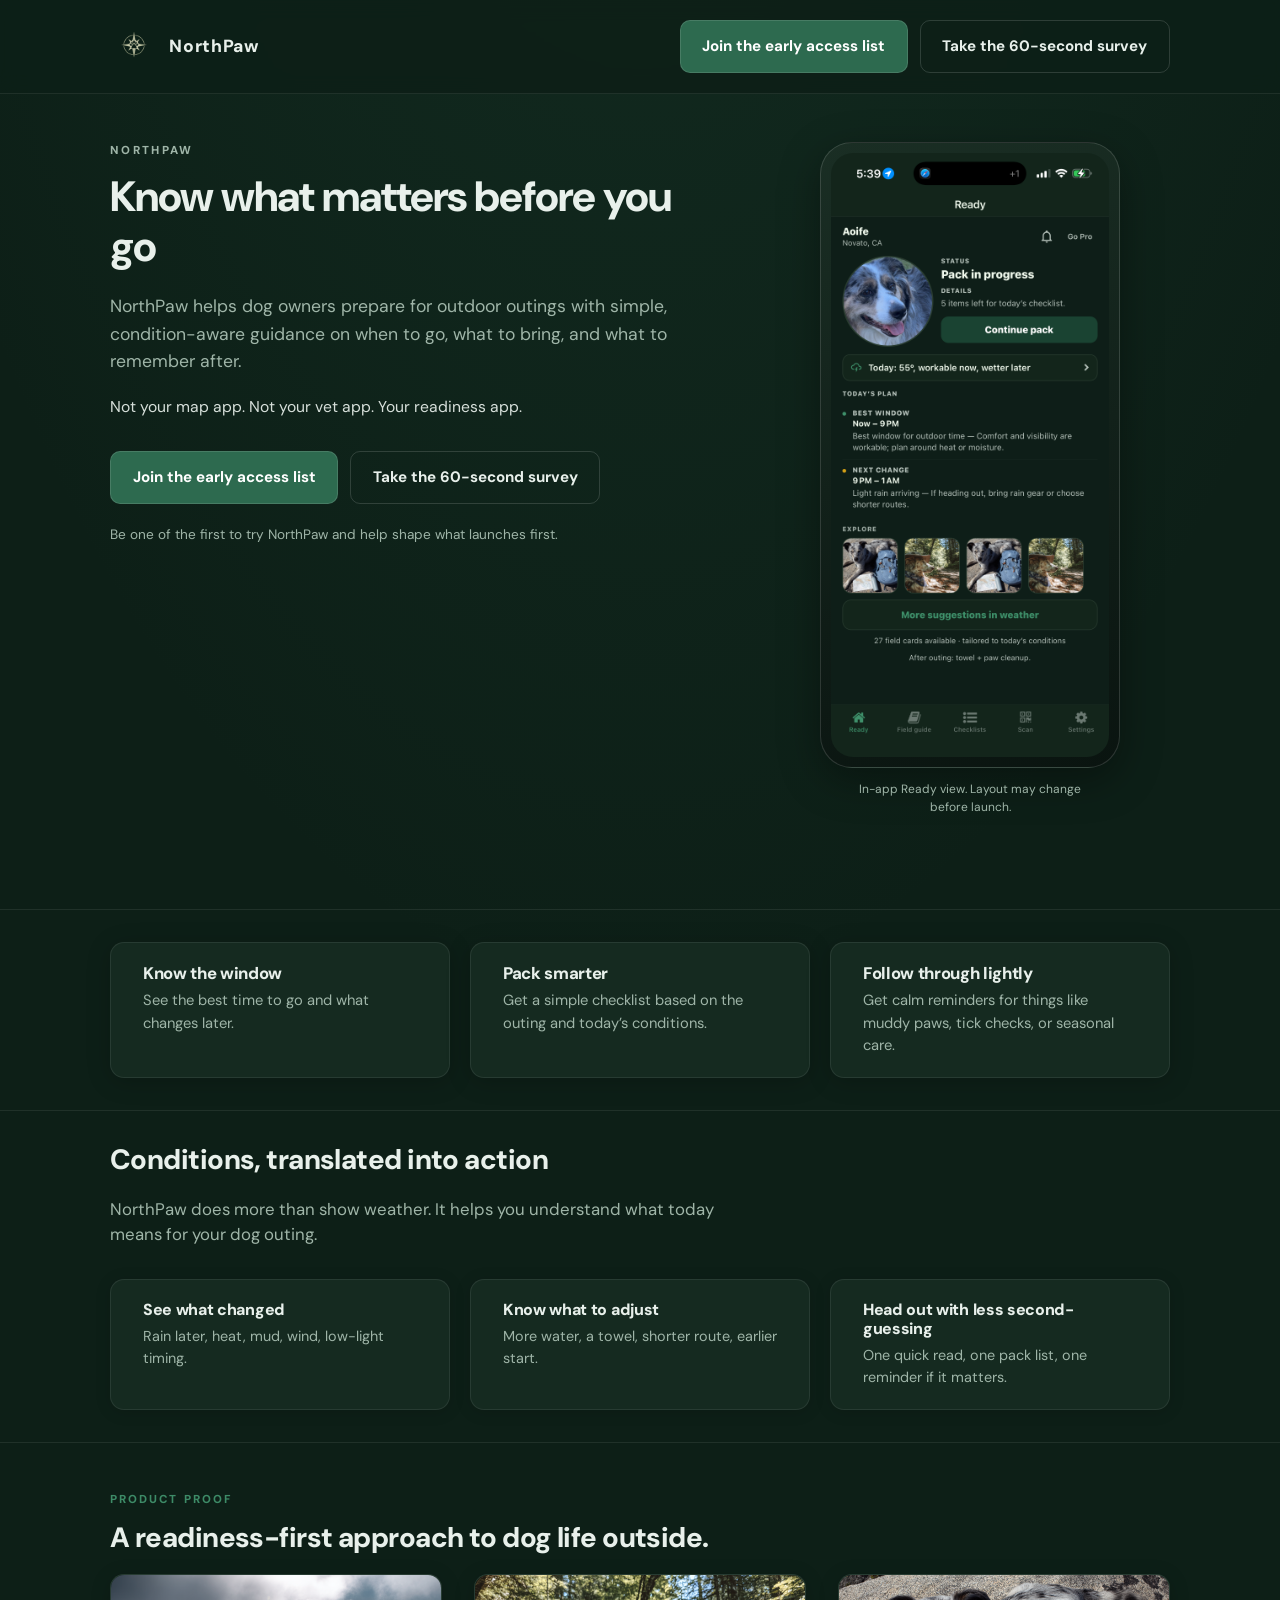
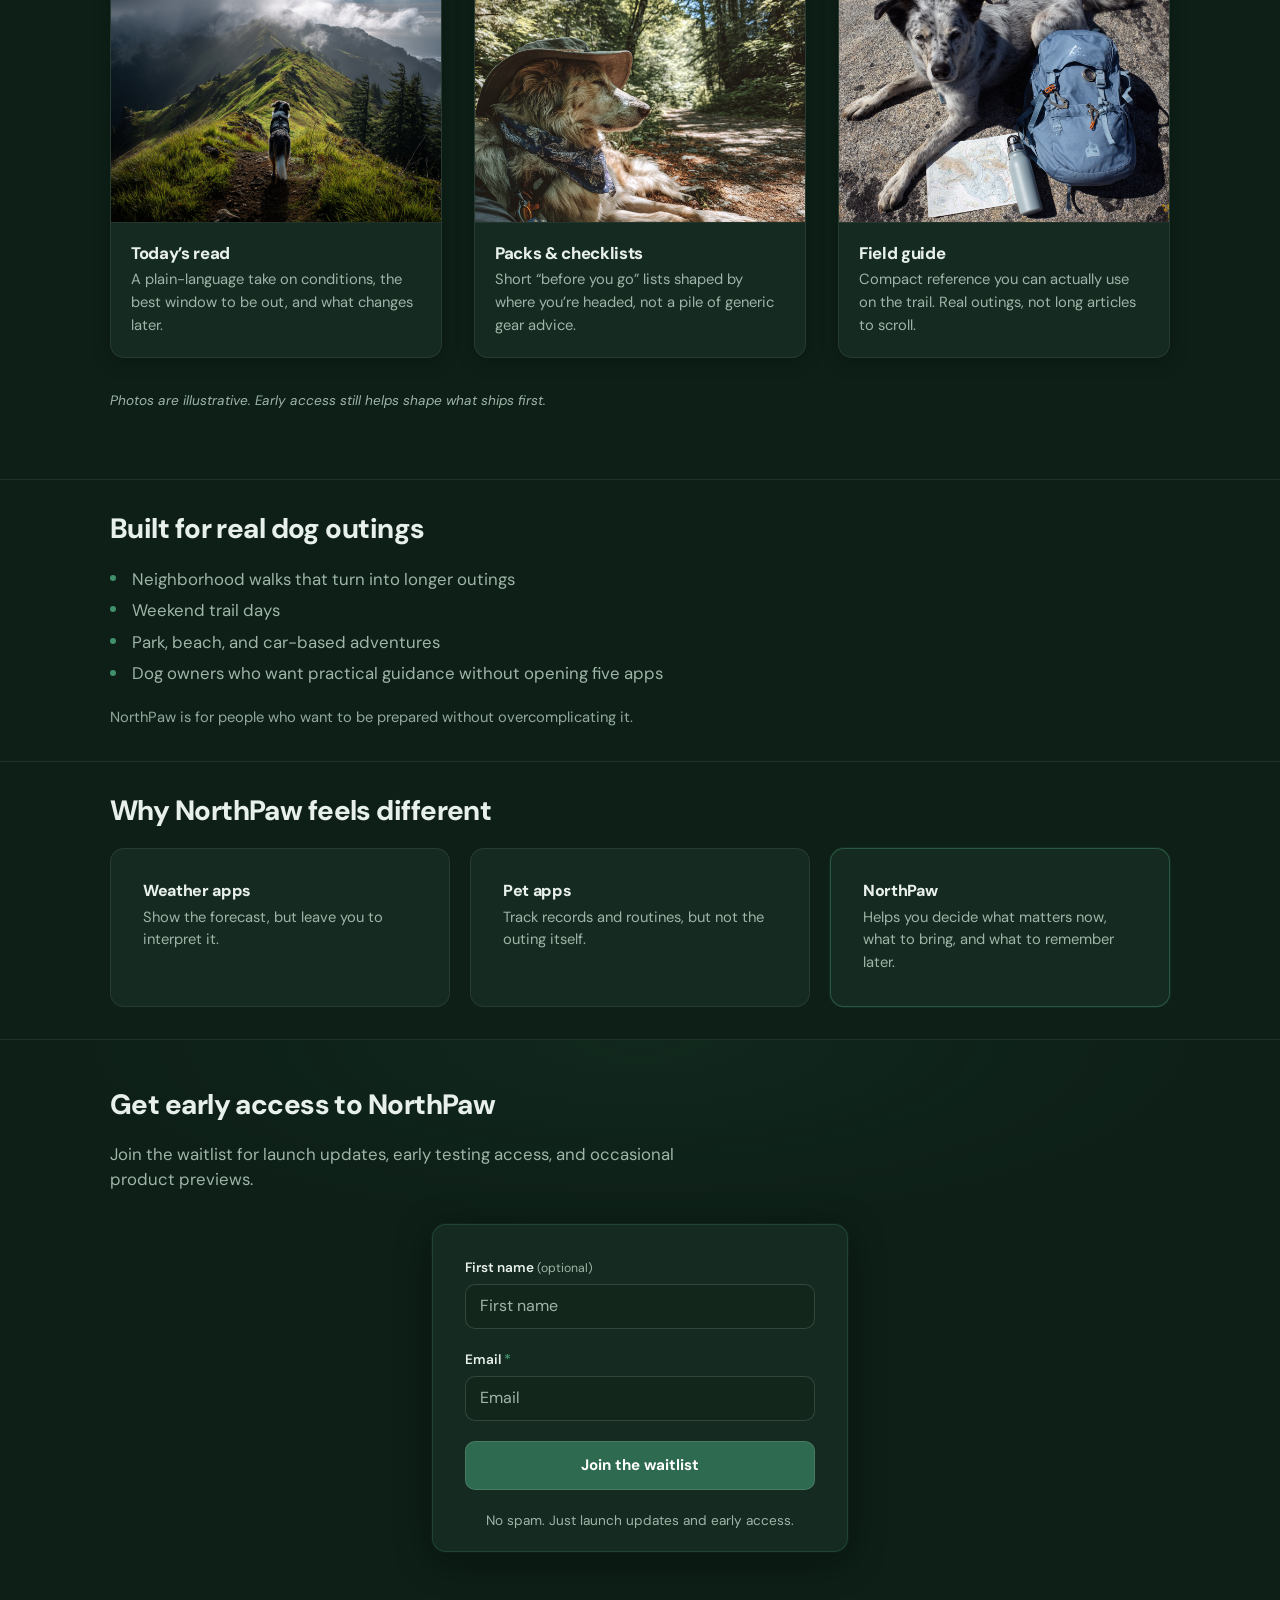
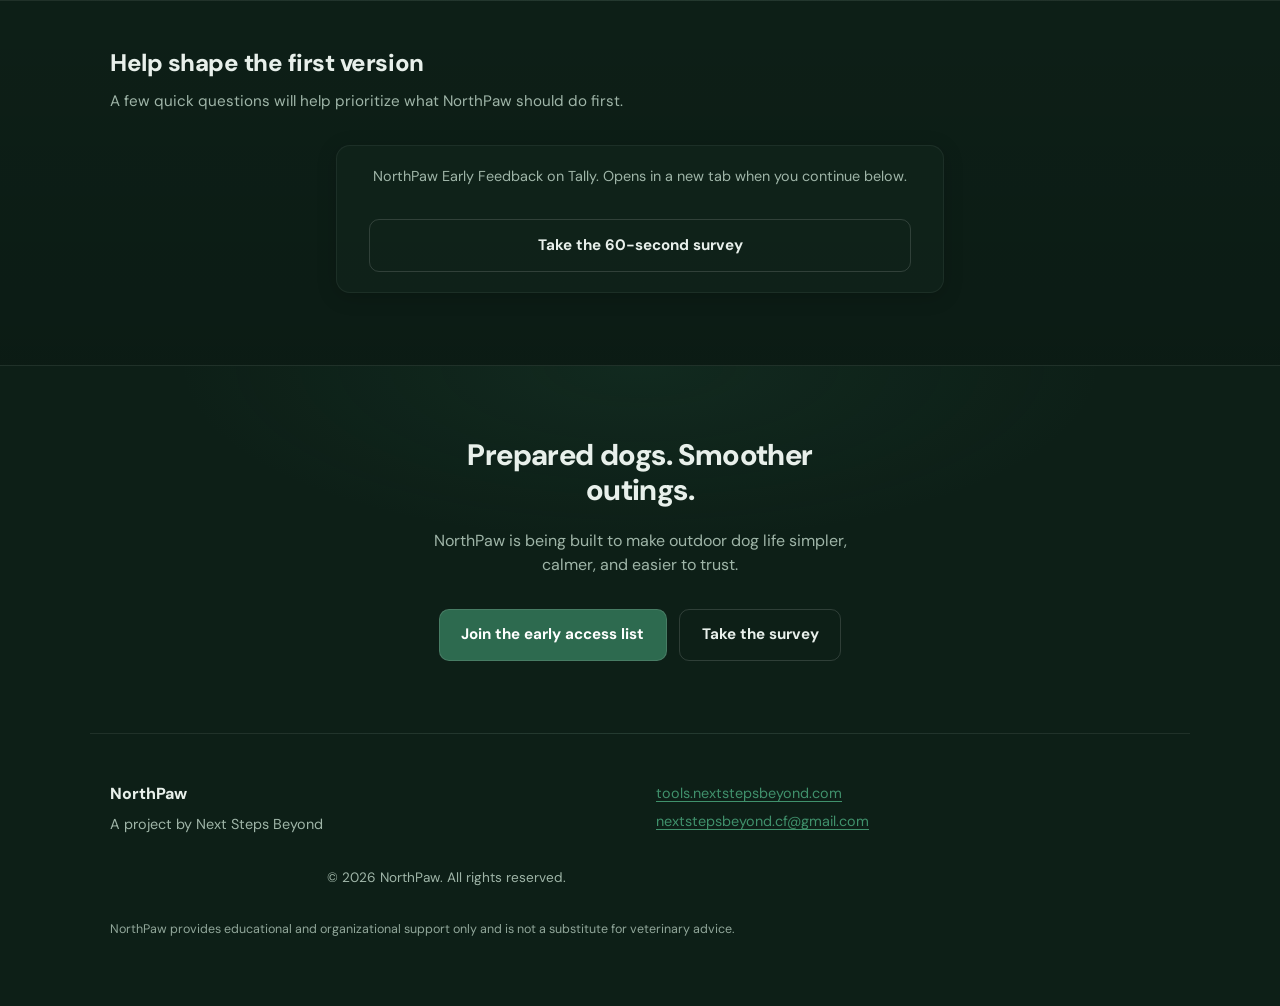
==== commit 6c1c6237: "fixing links" ====
--- a/index.html
+++ b/index.html
@@ -341,10 +341,8 @@
           <p class="footer-byline">A project by Next Steps Beyond</p>
         </div>
         <div class="footer-links">
-          <a href="https://nextstepsbeyond.com" rel="noopener noreferrer">nextstepsbeyond.com</a>
-          <a href="mailto:hello@nextstepsbeyond.com">hello@nextstepsbeyond.com</a>
-          <a href="#">Privacy <span class="placeholder-tag">(placeholder)</span></a>
-          <a href="#">Instagram <span class="placeholder-tag">(placeholder)</span></a>
+          <a href="https://tools.nextstepsbeyond.com" rel="noopener noreferrer">tools.nextstepsbeyond.com</a>
+          <a href="mailto:nextstepsbeyond.cf@gmail.com">nextstepsbeyond.cf@gmail.com</a>
         </div>
       </div>
       <p class="footer-copy">&copy; 2026 NorthPaw. All rights reserved.</p>
--- a/styles.css
+++ b/styles.css
@@ -95,19 +95,24 @@
 .site-header-inner {
   display: flex;
   align-items: center;
-  justify-content: space-between;
+  justify-content: flex-start;
   gap: var(--space-md);
+  min-width: 0;
 }
 
 .logo {
   display: inline-flex;
+  flex-direction: row;
+  flex-wrap: nowrap;
   align-items: center;
   gap: 0.65rem;
+  min-width: 0;
   font-weight: 800;
   letter-spacing: 0.04em;
   font-size: 1.05rem;
   color: var(--text);
   text-decoration: none;
+  white-space: nowrap;
 }
 
 @media (min-width: 640px) {
@@ -146,8 +151,11 @@
 .header-ctas {
   display: flex;
   flex-wrap: wrap;
+  align-items: center;
+  justify-content: flex-end;
   gap: var(--space-sm);
-  justify-content: flex-end;
+  margin-left: auto;
+  flex-shrink: 0;
 }
 
 .btn-header {
@@ -158,15 +166,18 @@
 @media (max-width: 520px) {
   .site-header-inner {
     flex-wrap: wrap;
+    justify-content: space-between;
+    row-gap: var(--space-sm);
   }
 
   .header-ctas {
     width: 100%;
-    justify-content: stretch;
+    margin-left: 0;
+    justify-content: flex-end;
   }
 
   .btn-header {
-    flex: 1 1 auto;
+    flex: 0 1 auto;
     min-width: 0;
     text-align: center;
     font-size: 0.78rem;
@@ -929,11 +940,6 @@
   color: var(--muted);
 }
 
-.placeholder-tag {
-  font-weight: 400;
-  opacity: 0.75;
-}
-
 .footer-grid {
   display: grid;
   gap: var(--space-lg);
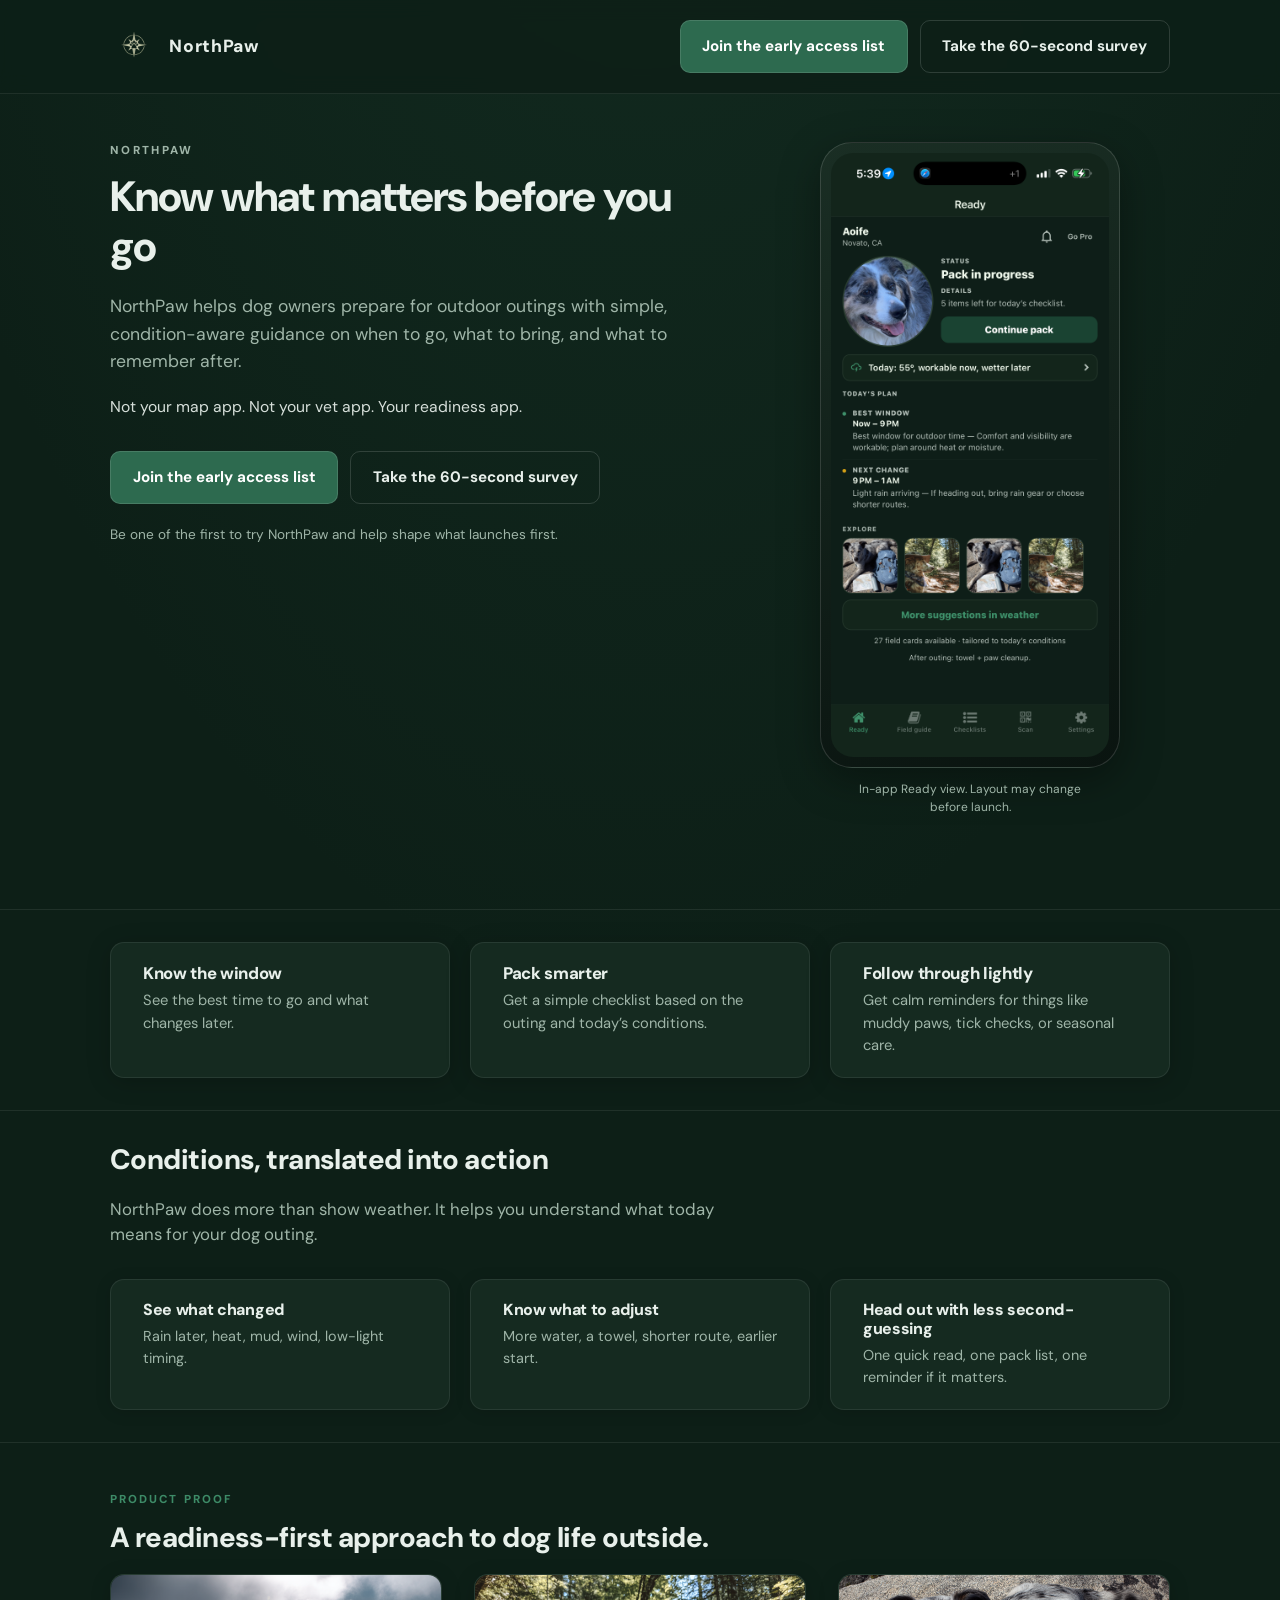
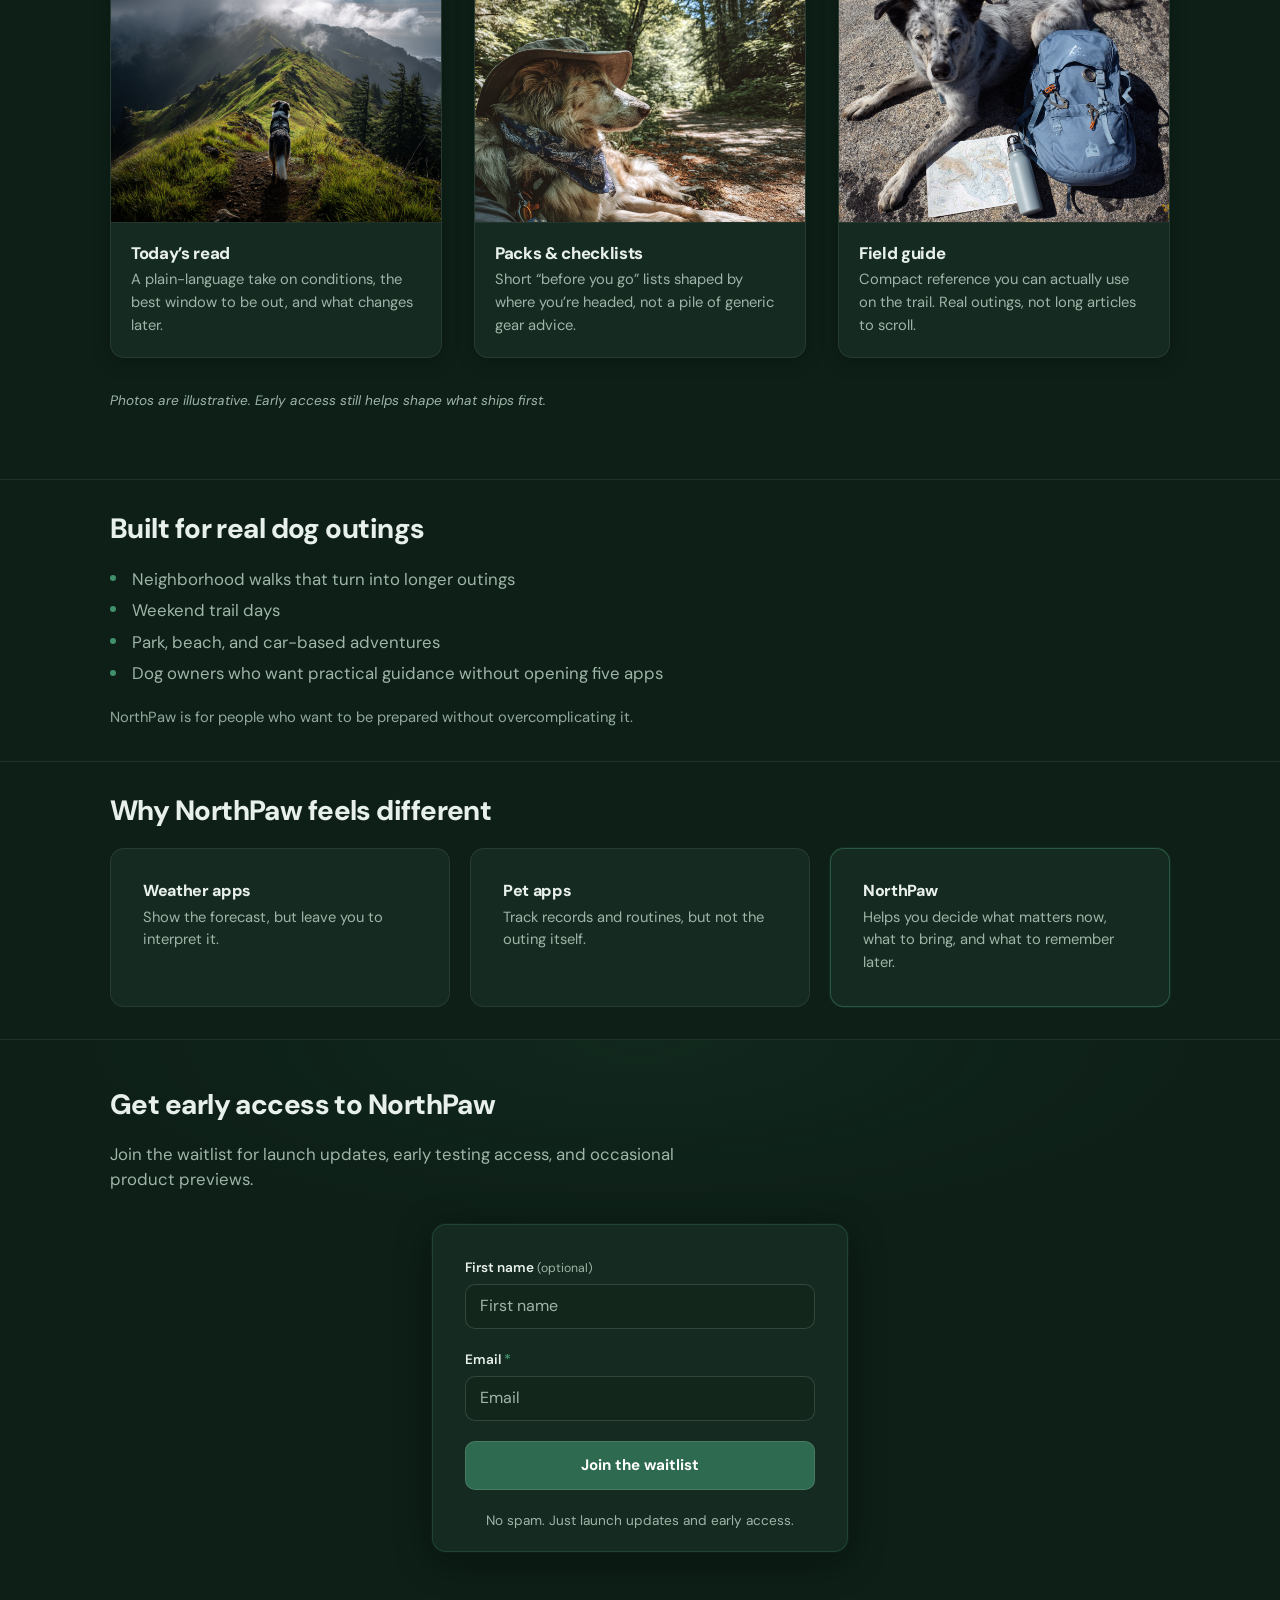
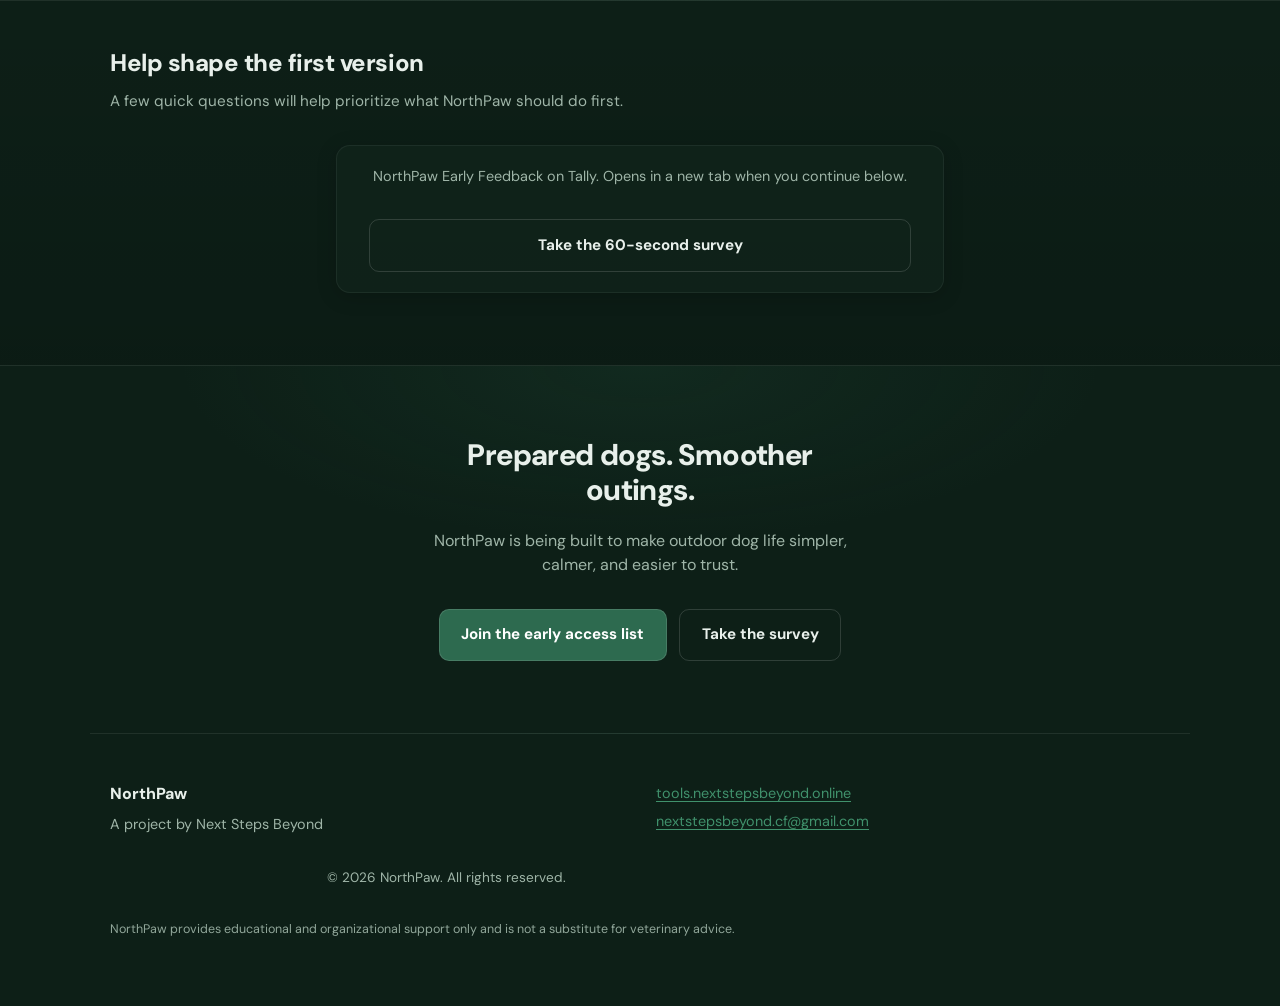
==== commit 50b0529e: "update linking" ====
--- a/index.html
+++ b/index.html
@@ -341,7 +341,10 @@
           <p class="footer-byline">A project by Next Steps Beyond</p>
         </div>
         <div class="footer-links">
-          <a href="https://tools.nextstepsbeyond.com" rel="noopener noreferrer">tools.nextstepsbeyond.com</a>
+          <a
+            href="https://tools.nextstepsbeyond.online"
+            target="_blank"
+            rel="noopener noreferrer">tools.nextstepsbeyond.online</a>
           <a href="mailto:nextstepsbeyond.cf@gmail.com">nextstepsbeyond.cf@gmail.com</a>
         </div>
       </div>
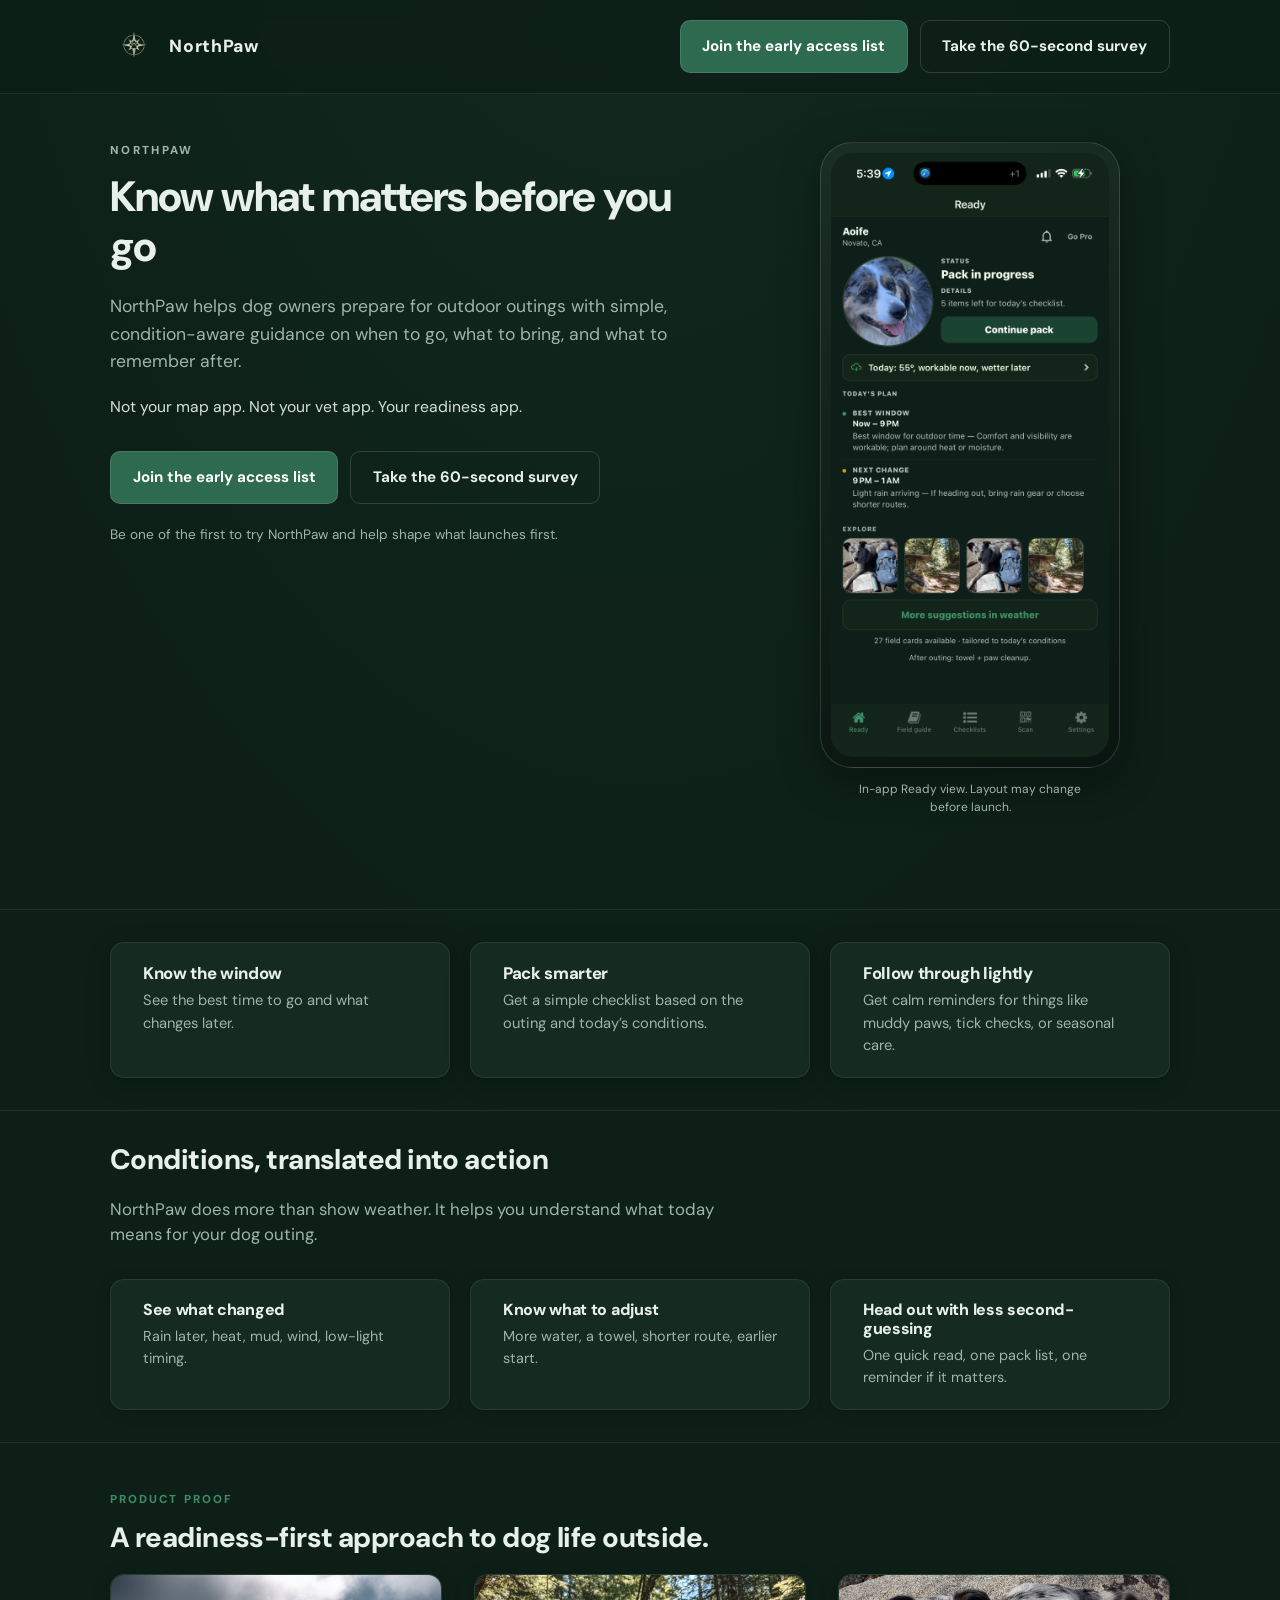
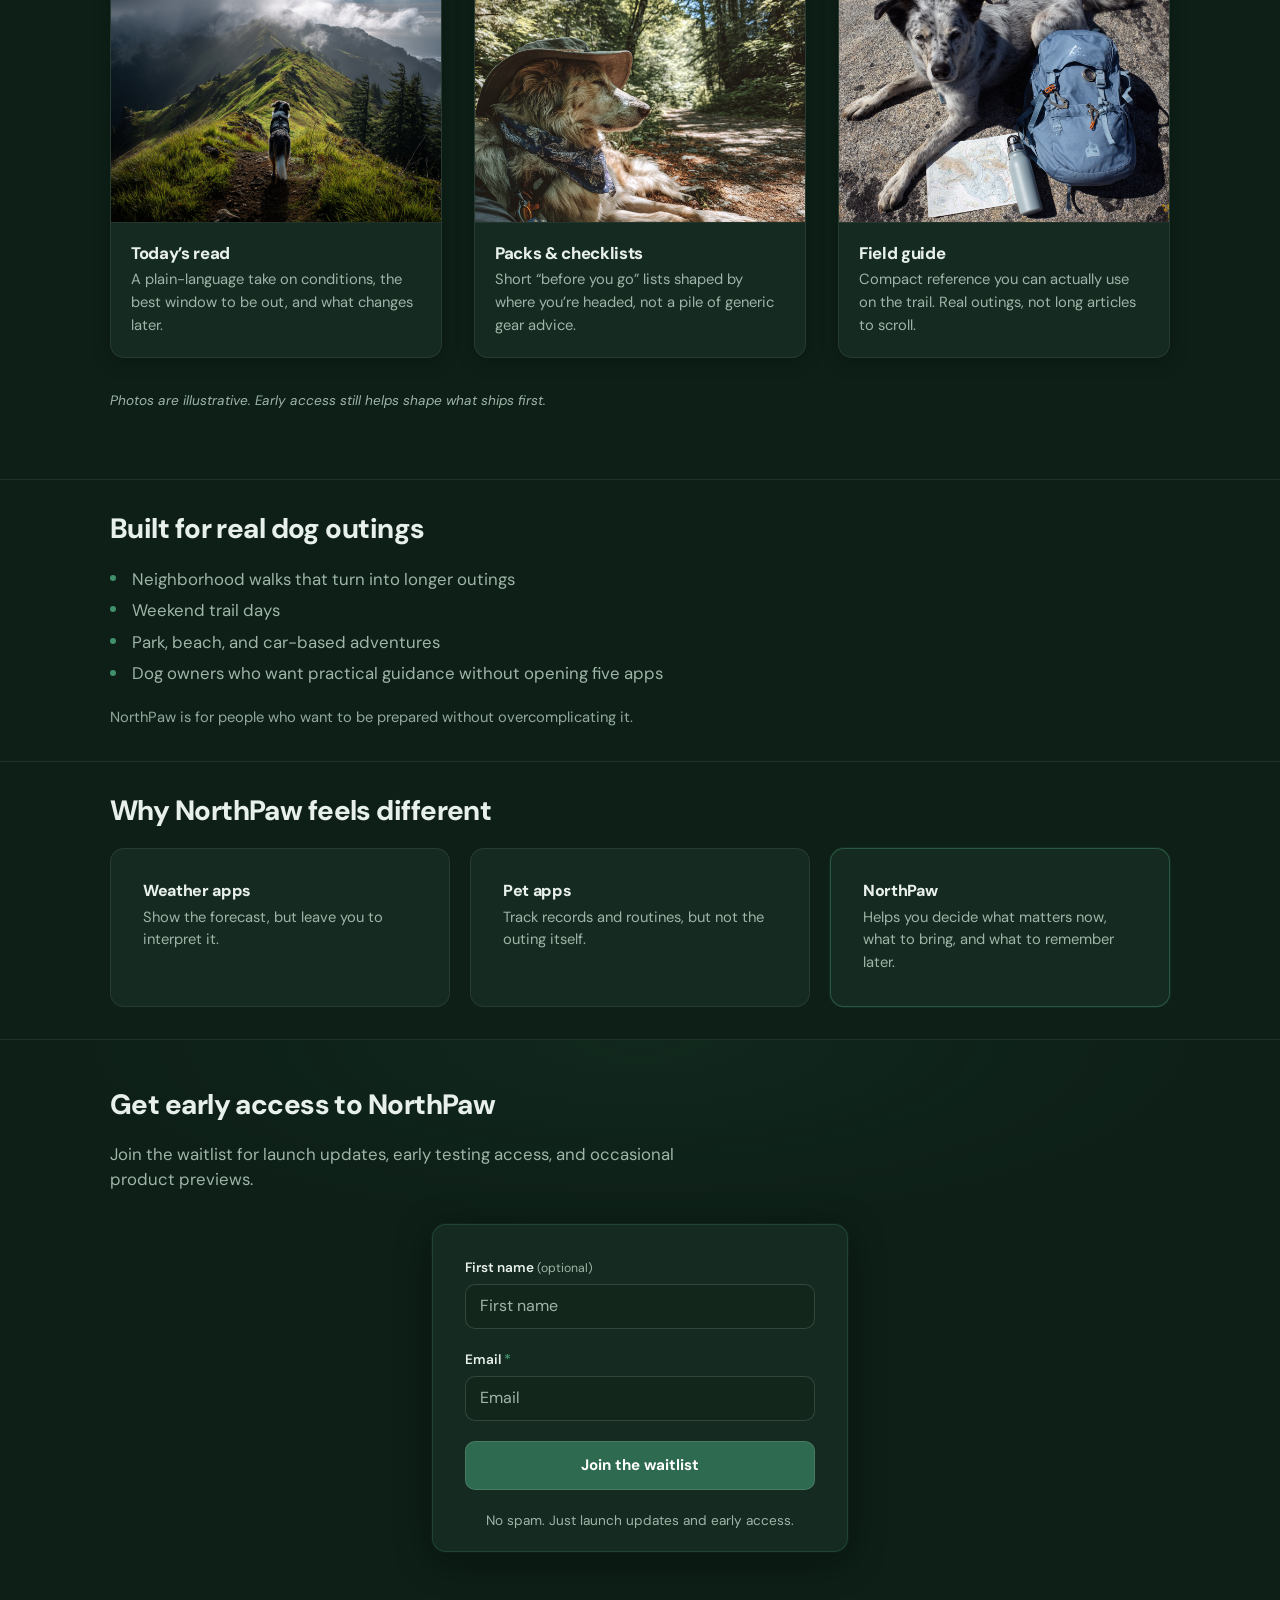
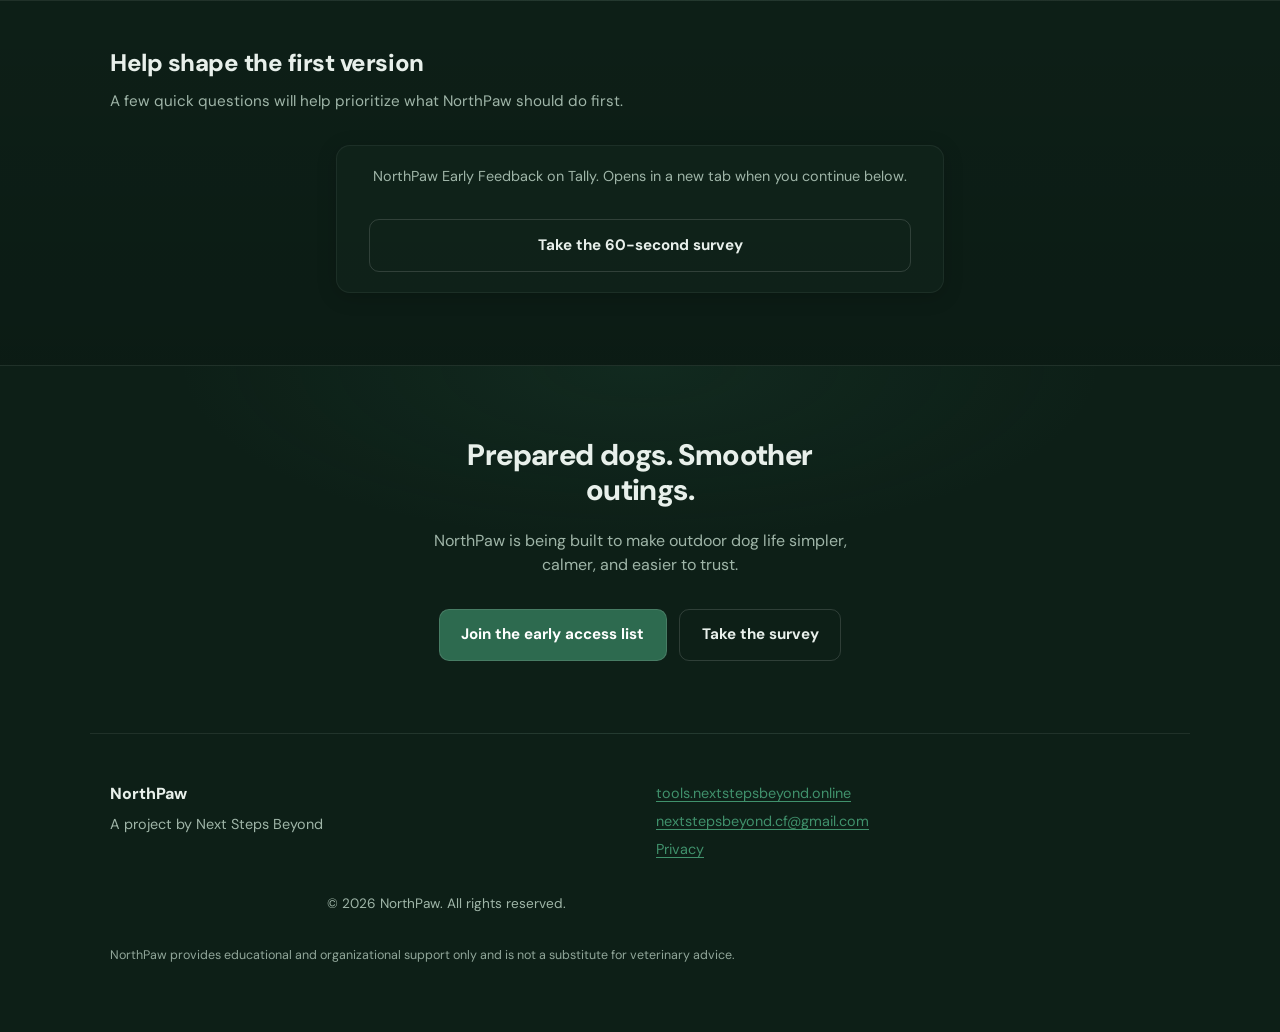
==== commit 59681b06: "adding privacy" ====
--- a/index.html
+++ b/index.html
@@ -346,6 +346,7 @@
             target="_blank"
             rel="noopener noreferrer">tools.nextstepsbeyond.online</a>
           <a href="mailto:nextstepsbeyond.cf@gmail.com">nextstepsbeyond.cf@gmail.com</a>
+          <a href="privacy/index.html">Privacy</a>
         </div>
       </div>
       <p class="footer-copy">&copy; 2026 NorthPaw. All rights reserved.</p>
--- a/styles.css
+++ b/styles.css
@@ -1128,3 +1128,97 @@
 #mlb2-39779360 .ml-error input {
   border-color: #c96b5a !important;
 }
+
+/* ----- privacy / legal subpages (privacy/index.html) ----- */
+.privacy-hero {
+  padding: var(--space-xl) 0 var(--space-md);
+}
+
+.privacy-meta {
+  font-size: 0.95rem;
+  color: var(--muted);
+  margin: 0;
+  max-width: var(--prose);
+}
+
+.privacy-stack {
+  padding-bottom: var(--space-2xl);
+}
+
+.privacy-card h2 {
+  margin: var(--space-xl) 0 var(--space-sm);
+  max-width: none;
+  color: var(--text);
+}
+
+.privacy-card h2:first-of-type {
+  margin-top: 0;
+}
+
+.privacy-card h3 {
+  margin: var(--space-lg) 0 var(--space-xs);
+  color: var(--text);
+}
+
+.privacy-card p {
+  margin: 0 0 var(--space-md);
+  max-width: none;
+  font-size: 1.05rem;
+  line-height: 1.55;
+  color: var(--muted);
+}
+
+.privacy-card ul {
+  margin: 0 0 var(--space-md);
+  padding-left: 1.35rem;
+  color: var(--muted);
+  max-width: none;
+  font-size: 1.05rem;
+  line-height: 1.55;
+}
+
+.privacy-card li + li {
+  margin-top: var(--space-xs);
+}
+
+.privacy-card strong {
+  color: var(--text);
+  font-weight: 700;
+}
+
+.privacy-note {
+  margin-top: var(--space-lg);
+  margin-bottom: 0;
+  padding: var(--space-md);
+  border-radius: var(--radius);
+  background: rgba(64, 145, 108, 0.12);
+  border: 1px solid rgba(64, 145, 108, 0.28);
+  color: var(--text);
+  font-size: 0.98rem;
+  line-height: 1.5;
+}
+
+.privacy-footer-min {
+  padding: var(--space-lg) 0 var(--space-xl);
+  border-top: 1px solid var(--border);
+  font-size: 0.9rem;
+  color: var(--muted);
+}
+
+.privacy-footer-line {
+  margin: 0 0 var(--space-sm);
+  color: var(--text);
+  font-weight: 700;
+}
+
+.privacy-footer-links {
+  flex-direction: row;
+  flex-wrap: wrap;
+  gap: var(--space-sm) var(--space-lg);
+  margin-bottom: var(--space-md);
+}
+
+.privacy-footer-min .footer-copy {
+  margin-top: var(--space-md);
+  text-align: left;
+}
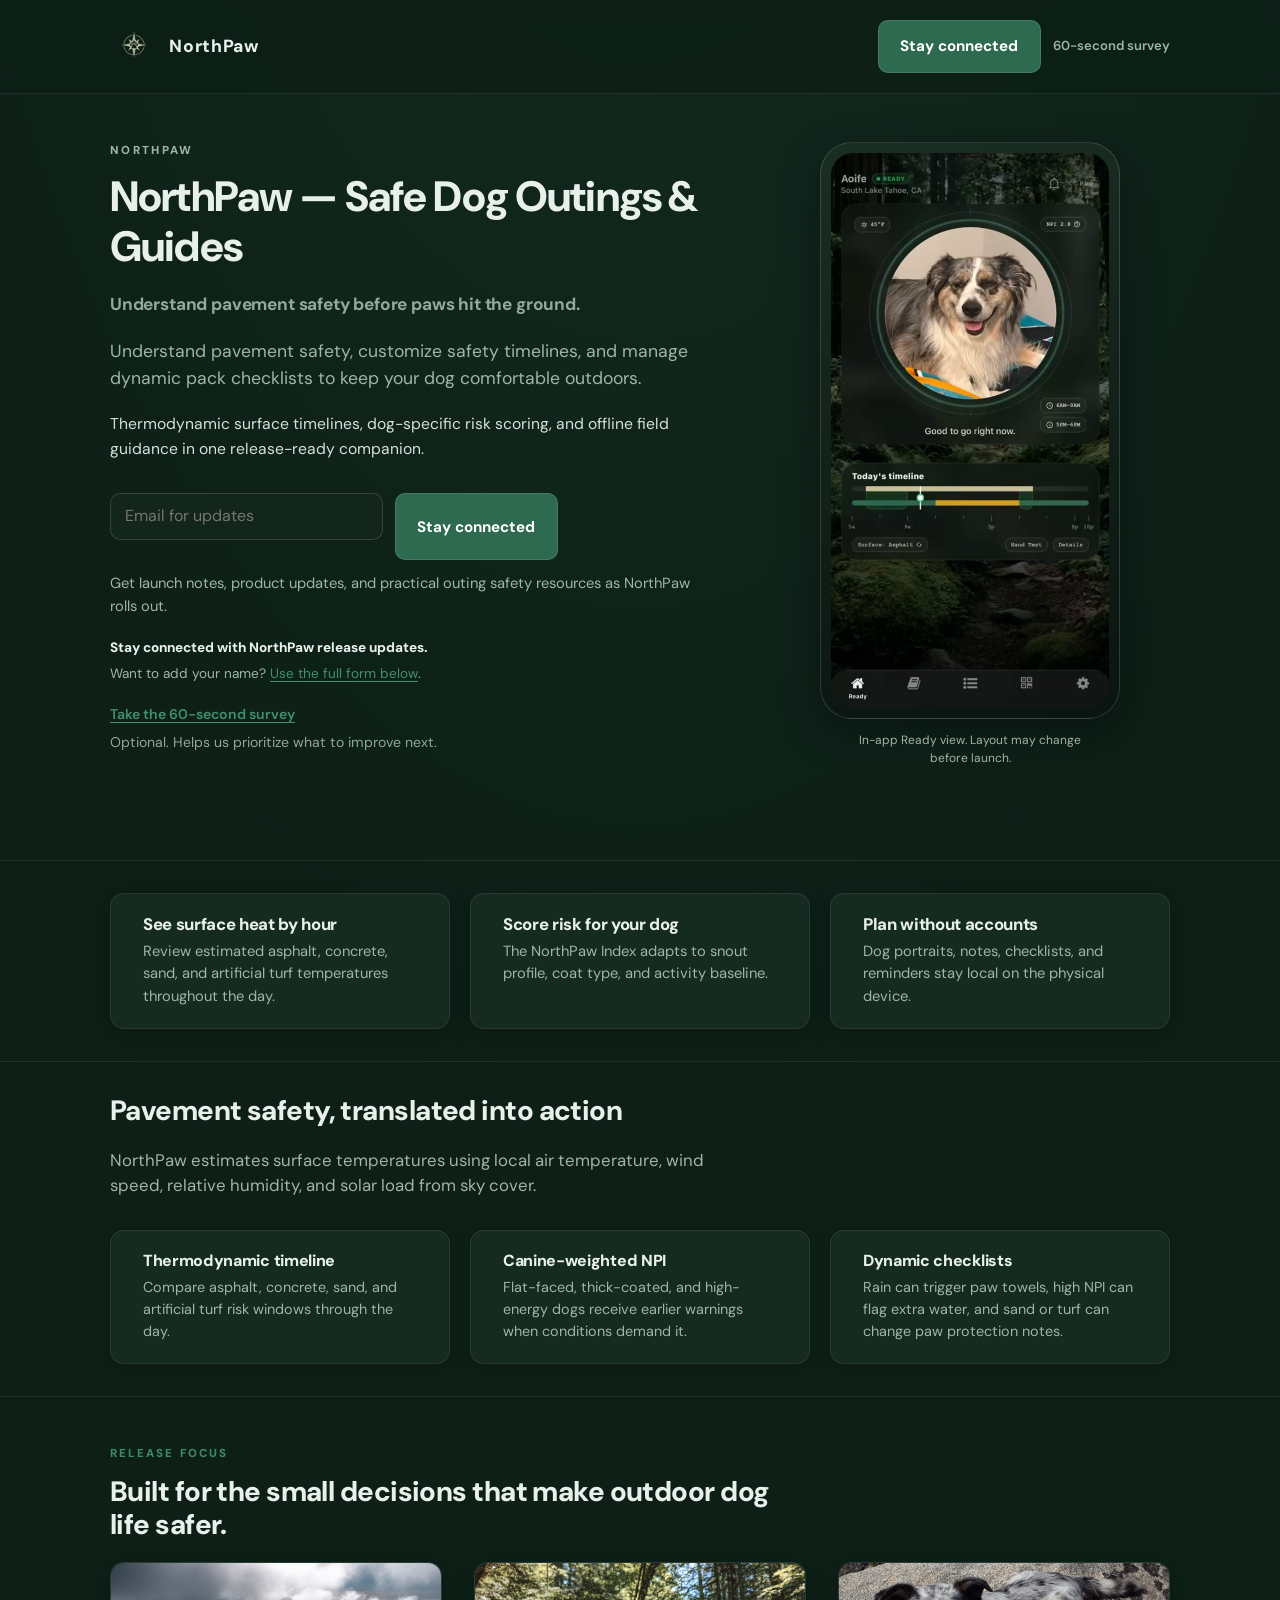
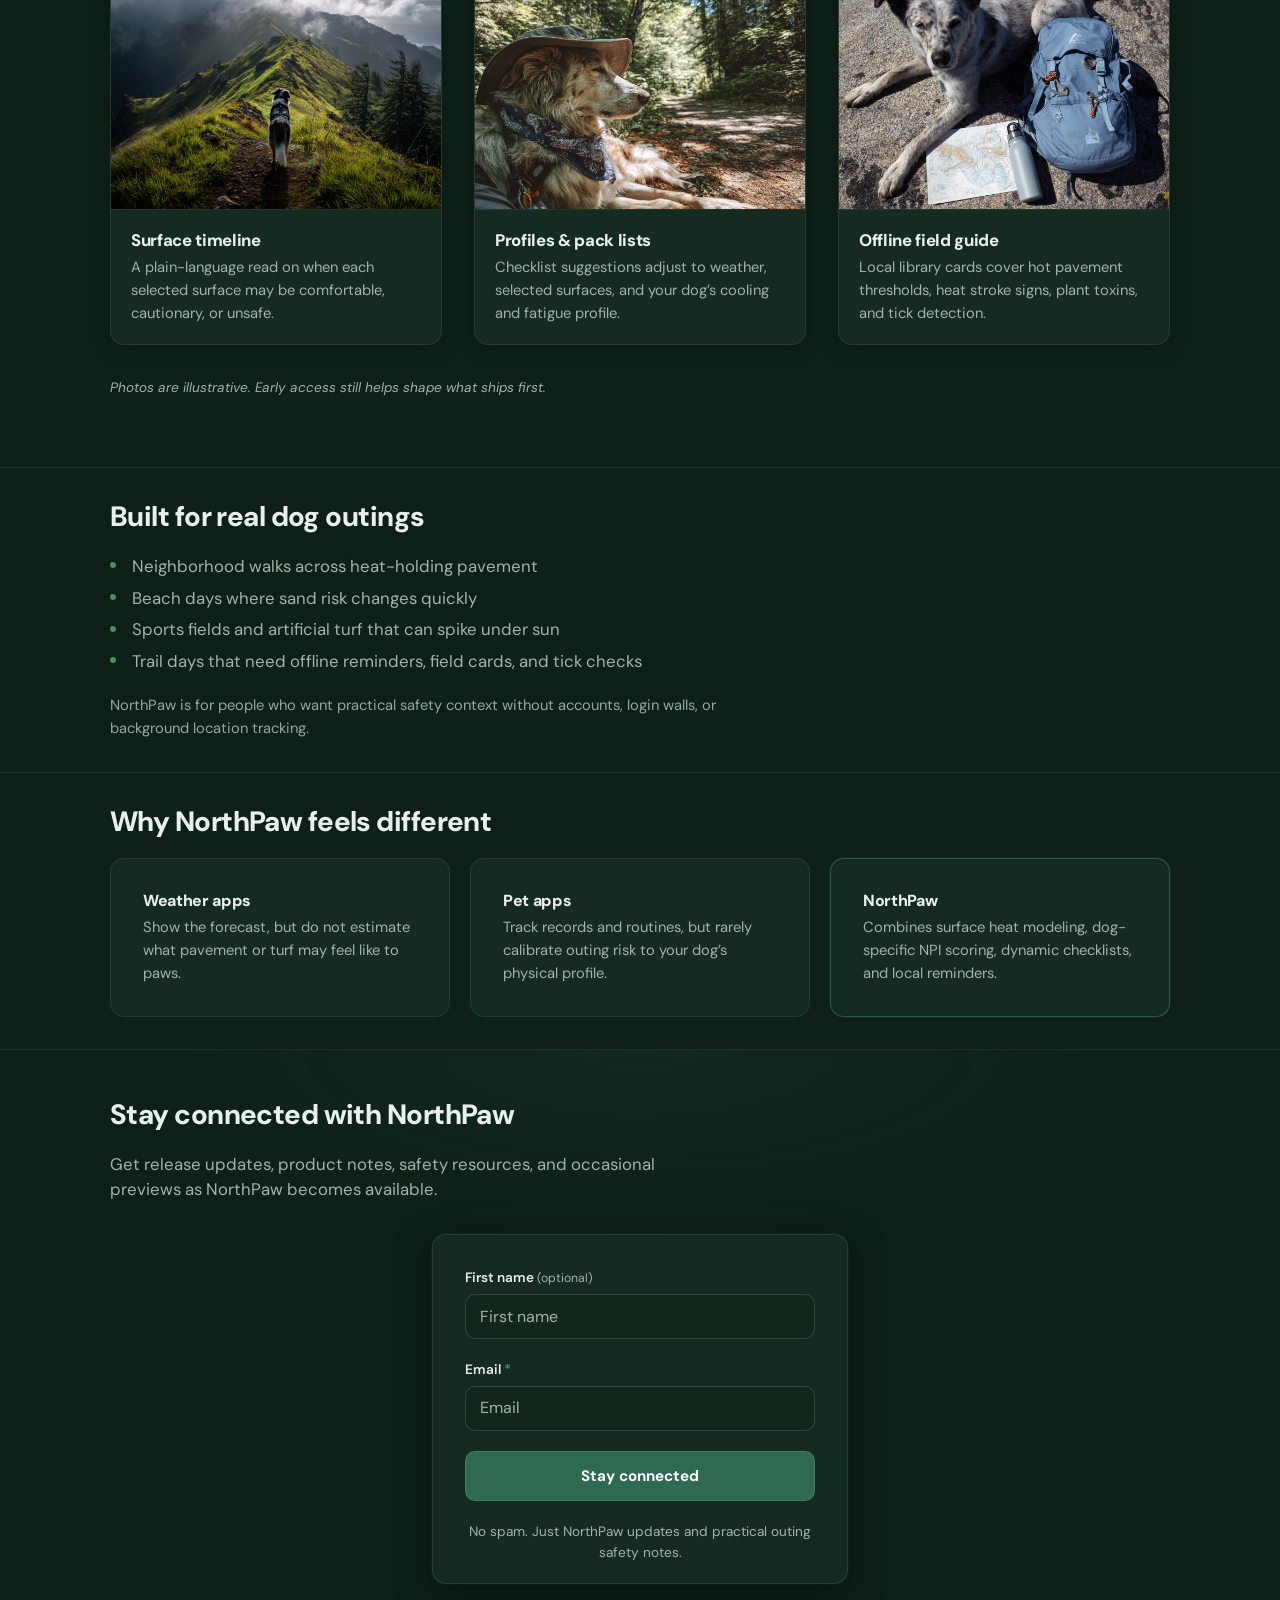
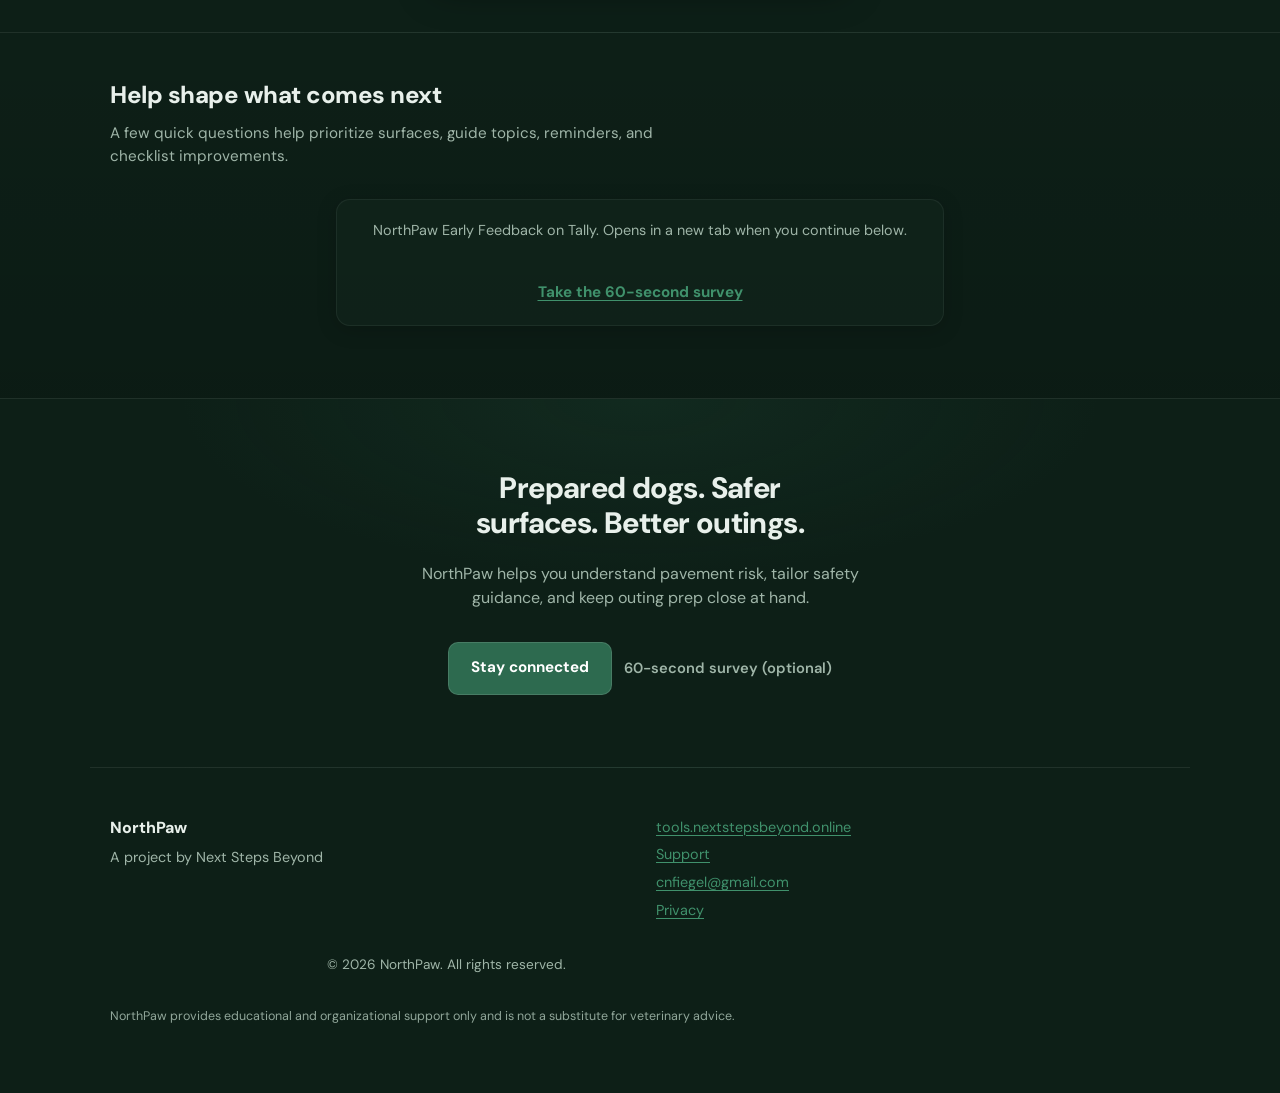
==== commit 802a383d: "updating for release" ====
--- a/index.html
+++ b/index.html
@@ -3,21 +3,21 @@
 <head>
   <meta charset="UTF-8" />
   <meta name="viewport" content="width=device-width, initial-scale=1" />
-  <title>NorthPaw | Know what matters before you go</title>
-  <meta name="description" content="NorthPaw helps dog owners prepare for outdoor outings with simple, condition-aware guidance on when to go, what to bring, and what to remember after." />
+  <title>NorthPaw | Safe Dog Outings & Guides</title>
+  <meta name="description" content="NorthPaw helps dog owners understand pavement safety, customize safety timelines, and manage dynamic pack checklists to keep dogs comfortable outdoors." />
   <meta name="theme-color" content="#0d1f17" />
   <link rel="canonical" href="https://northpaw.nextstepsbeyond.online/" />
 
   <meta property="og:type" content="website" />
   <meta property="og:url" content="https://northpaw.nextstepsbeyond.online/" />
-  <meta property="og:title" content="NorthPaw" />
-  <meta property="og:description" content="Know what matters before you go." />
-  <meta property="og:image" content="https://northpaw.nextstepsbeyond.online/assets/og-northpaw.png" />
+  <meta property="og:title" content="NorthPaw — Safe Dog Outings & Guides" />
+  <meta property="og:description" content="Understand pavement safety, customize safety timelines, and manage dynamic pack checklists for safer dog outings." />
+  <meta property="og:image" content="https://northpaw.nextstepsbeyond.online/assets/og-northpaw.png?v=5" />
 
   <meta name="twitter:card" content="summary_large_image" />
-  <meta name="twitter:title" content="NorthPaw" />
-  <meta name="twitter:description" content="Know what matters before you go." />
-  <meta name="twitter:image" content="https://northpaw.nextstepsbeyond.online/assets/og-northpaw.png" />
+  <meta name="twitter:title" content="NorthPaw — Safe Dog Outings & Guides" />
+  <meta name="twitter:description" content="Understand pavement safety, customize safety timelines, and manage dynamic pack checklists for safer dog outings." />
+  <meta name="twitter:image" content="https://northpaw.nextstepsbeyond.online/assets/og-northpaw.png?v=5" />
 
   <!-- Favicons: paths relative to this file (works on file:// and on Cloudflare Pages). Bump ?v= after changing art. -->
   <link rel="icon" href="favicon.ico?v=4" sizes="any" />
@@ -47,12 +47,12 @@
         <span class="logo-text">NorthPaw</span>
       </a>
       <nav class="header-ctas" aria-label="Primary actions">
-        <a class="btn btn-primary btn-header" href="#early-access">Join the early access list</a>
+        <a class="btn btn-primary btn-header" href="#early-access">Stay connected</a>
         <a
-          class="btn btn-secondary btn-header"
+          class="header-survey-quiet"
           href="https://tally.so/r/lb7Mxp"
           target="_blank"
-          rel="noopener noreferrer">Take the 60-second survey</a>
+          rel="noopener noreferrer">60-second survey</a>
       </nav>
     </div>
   </header>
@@ -63,28 +63,45 @@
       <div class="container hero-grid">
         <div class="hero-copy">
           <p class="eyebrow">NorthPaw</p>
-          <h1 id="hero-heading">Know what matters before you go</h1>
+          <h1 id="hero-heading">NorthPaw — Safe Dog Outings &amp; Guides</h1>
+          <p class="support-line support-line--hero">Understand pavement safety before paws hit the ground.</p>
           <p class="lead">
-            NorthPaw helps dog owners prepare for outdoor outings with simple, condition-aware guidance on when to go, what to bring, and what to remember after.
+            Understand pavement safety, customize safety timelines, and manage dynamic pack checklists to keep your dog comfortable outdoors.
           </p>
-          <p class="support-line">Not your map app. Not your vet app. Your readiness app.</p>
-          <div class="cta-row">
-            <a class="btn btn-primary" href="#early-access">Join the early access list</a>
-            <a
-              class="btn btn-secondary"
-              href="https://tally.so/r/lb7Mxp"
-              target="_blank"
-              rel="noopener noreferrer">Take the 60-second survey</a>
-          </div>
-          <p class="microcopy">Be one of the first to try NorthPaw and help shape what launches first.</p>
+          <p class="support-line">Thermodynamic surface timelines, dog-specific risk scoring, and offline field guidance in one release-ready companion.</p>
+          <form id="hero-waitlist" class="hero-waitlist" action="#" novalidate aria-label="Stay connected with email">
+            <label class="sr-only" for="hero-email">Email address</label>
+            <input
+              id="hero-email"
+              class="hero-email-input"
+              type="email"
+              name="hero_email"
+              autocomplete="email"
+              inputmode="email"
+              placeholder="Email for updates"
+              required />
+            <button type="submit" class="btn btn-primary hero-waitlist-submit">Stay connected</button>
+          </form>
+          <p class="hero-incentive">
+            Get launch notes, product updates, and practical outing safety resources as NorthPaw rolls out.
+          </p>
+          <!-- Bump social-proof count periodically as your list grows. -->
+          <p class="microcopy">
+            <span class="social-proof">Stay connected with NorthPaw release updates.</span>
+            Want to add your name? <a href="#early-access">Use the full form below</a>.
+          </p>
+          <p class="hero-survey-quiet">
+            <a href="https://tally.so/r/lb7Mxp" target="_blank" rel="noopener noreferrer">Take the 60-second survey</a>
+            <span class="hero-survey-hint">Optional. Helps us prioritize what to improve next.</span>
+          </p>
         </div>
         <div class="hero-mock-wrap">
           <div class="hero-mock">
             <img
               src="assets/hero-app.png"
-              alt="NorthPaw in-app Ready view: outing prep, conditions, and today’s plan"
-              width="1320"
-              height="2868"
+              alt="NorthPaw Ready screen showing a dog profile, NPI score, and today's pavement safety timeline"
+              width="513"
+              height="1024"
               loading="eager"
               fetchpriority="high" />
           </div>
@@ -99,16 +116,16 @@
         <h2 id="benefits-heading" class="sr-only">What NorthPaw focuses on</h2>
         <div class="card-grid card-grid--tight">
           <article class="card card--benefit">
-            <h3>Know the window</h3>
-            <p>See the best time to go and what changes later.</p>
+            <h3>See surface heat by hour</h3>
+            <p>Review estimated asphalt, concrete, sand, and artificial turf temperatures throughout the day.</p>
           </article>
           <article class="card card--benefit">
-            <h3>Pack smarter</h3>
-            <p>Get a simple checklist based on the outing and today’s conditions.</p>
+            <h3>Score risk for your dog</h3>
+            <p>The NorthPaw Index adapts to snout profile, coat type, and activity baseline.</p>
           </article>
           <article class="card card--benefit">
-            <h3>Follow through lightly</h3>
-            <p>Get calm reminders for things like muddy paws, tick checks, or seasonal care.</p>
+            <h3>Plan without accounts</h3>
+            <p>Dog portraits, notes, checklists, and reminders stay local on the physical device.</p>
           </article>
         </div>
       </div>
@@ -117,20 +134,20 @@
     <!-- ========== CONDITIONS INTO ACTION ========== -->
     <section class="section section--compact" aria-labelledby="conditions-heading">
       <div class="container">
-        <h2 id="conditions-heading">Conditions, translated into action</h2>
-        <p class="lede-tight">NorthPaw does more than show weather. It helps you understand what today means for your dog outing.</p>
+        <h2 id="conditions-heading">Pavement safety, translated into action</h2>
+        <p class="lede-tight">NorthPaw estimates surface temperatures using local air temperature, wind speed, relative humidity, and solar load from sky cover.</p>
         <div class="insight-grid">
           <article class="insight-card">
-            <h3>See what changed</h3>
-            <p>Rain later, heat, mud, wind, low-light timing.</p>
+            <h3>Thermodynamic timeline</h3>
+            <p>Compare asphalt, concrete, sand, and artificial turf risk windows through the day.</p>
           </article>
           <article class="insight-card">
-            <h3>Know what to adjust</h3>
-            <p>More water, a towel, shorter route, earlier start.</p>
+            <h3>Canine-weighted NPI</h3>
+            <p>Flat-faced, thick-coated, and high-energy dogs receive earlier warnings when conditions demand it.</p>
           </article>
           <article class="insight-card">
-            <h3>Head out with less second-guessing</h3>
-            <p>One quick read, one pack list, one reminder if it matters.</p>
+            <h3>Dynamic checklists</h3>
+            <p>Rain can trigger paw towels, high NPI can flag extra water, and sand or turf can change paw protection notes.</p>
           </article>
         </div>
       </div>
@@ -139,8 +156,8 @@
     <!-- ========== PRODUCT PROOF (lifestyle cards) ========== -->
     <section class="section" aria-labelledby="preview-heading">
       <div class="container">
-        <p class="section-kicker">Product proof</p>
-        <h2 id="preview-heading">A readiness-first approach to dog life outside.</h2>
+        <p class="section-kicker">Release focus</p>
+        <h2 id="preview-heading">Built for the small decisions that make outdoor dog life safer.</h2>
         <div class="preview-grid">
           <article class="preview-block">
             <div class="preview-shot">
@@ -152,8 +169,8 @@
                 loading="lazy" />
             </div>
             <div class="preview-body">
-              <h3>Today’s read</h3>
-              <p>A plain-language take on conditions, the best window to be out, and what changes later.</p>
+              <h3>Surface timeline</h3>
+              <p>A plain-language read on when each selected surface may be comfortable, cautionary, or unsafe.</p>
             </div>
           </article>
           <article class="preview-block">
@@ -166,8 +183,8 @@
                 loading="lazy" />
             </div>
             <div class="preview-body">
-              <h3>Packs &amp; checklists</h3>
-              <p>Short “before you go” lists shaped by where you’re headed, not a pile of generic gear advice.</p>
+              <h3>Profiles &amp; pack lists</h3>
+              <p>Checklist suggestions adjust to weather, selected surfaces, and your dog’s cooling and fatigue profile.</p>
             </div>
           </article>
           <article class="preview-block">
@@ -180,8 +197,8 @@
                 loading="lazy" />
             </div>
             <div class="preview-body">
-              <h3>Field guide</h3>
-              <p>Compact reference you can actually use on the trail. Real outings, not long articles to scroll.</p>
+              <h3>Offline field guide</h3>
+              <p>Local library cards cover hot pavement thresholds, heat stroke signs, plant toxins, and tick detection.</p>
             </div>
           </article>
         </div>
@@ -194,12 +211,12 @@
       <div class="container">
         <h2 id="built-heading">Built for real dog outings</h2>
         <ul class="bullet-list bullet-list--tight">
-          <li>Neighborhood walks that turn into longer outings</li>
-          <li>Weekend trail days</li>
-          <li>Park, beach, and car-based adventures</li>
-          <li>Dog owners who want practical guidance without opening five apps</li>
+          <li>Neighborhood walks across heat-holding pavement</li>
+          <li>Beach days where sand risk changes quickly</li>
+          <li>Sports fields and artificial turf that can spike under sun</li>
+          <li>Trail days that need offline reminders, field cards, and tick checks</li>
         </ul>
-        <p class="note note--closing">NorthPaw is for people who want to be prepared without overcomplicating it.</p>
+        <p class="note note--closing">NorthPaw is for people who want practical safety context without accounts, login walls, or background location tracking.</p>
       </div>
     </section>
 
@@ -210,25 +227,25 @@
         <div class="compare-grid">
           <article class="compare-card">
             <h3>Weather apps</h3>
-            <p>Show the forecast, but leave you to interpret it.</p>
+            <p>Show the forecast, but do not estimate what pavement or turf may feel like to paws.</p>
           </article>
           <article class="compare-card">
             <h3>Pet apps</h3>
-            <p>Track records and routines, but not the outing itself.</p>
+            <p>Track records and routines, but rarely calibrate outing risk to your dog’s physical profile.</p>
           </article>
           <article class="compare-card is-highlight">
             <h3>NorthPaw</h3>
-            <p>Helps you decide what matters now, what to bring, and what to remember later.</p>
-          </article>
-        </div>
-      </div>
-    </section>
-
-    <!-- ========== WAITLIST (primary conversion) ========== -->
+            <p>Combines surface heat modeling, dog-specific NPI scoring, dynamic checklists, and local reminders.</p>
+          </article>
+        </div>
+      </div>
+    </section>
+
+    <!-- ========== STAY CONNECTED (primary conversion) ========== -->
     <section id="early-access" class="section form-section section--waitlist" aria-labelledby="access-heading">
       <div class="container">
-        <h2 id="access-heading">Get early access to NorthPaw</h2>
-        <p class="lede-tight">Join the waitlist for launch updates, early testing access, and occasional product previews.</p>
+        <h2 id="access-heading">Stay connected with NorthPaw</h2>
+        <p class="lede-tight">Get release updates, product notes, safety resources, and occasional previews as NorthPaw becomes available.</p>
         <!-- MailerLite embedded form: colors and layout overridden in styles.css (.mailerlite-waitlist-wrap, #mlb2-39779360). -->
         <div class="form-card form-card--primary mailerlite-waitlist-wrap">
           <div id="mlb2-39779360" class="ml-form-embedContainer ml-subscribe-form ml-subscribe-form-39779360">
@@ -237,9 +254,10 @@
                 <div class="ml-form-embedBody ml-form-embedBodyDefault row-form">
                   <div class="ml-form-embedContent">
                     <h4 class="ml-embed-heading">NorthPaw</h4>
-                    <p class="ml-embed-lede">Join the waitlist</p>
+                    <p class="ml-embed-lede">Stay connected</p>
                   </div>
                   <form
+                    id="waitlist-ml-form"
                     class="ml-block-form"
                     action="https://assets.mailerlite.com/jsonp/2262172/forms/184507078984861072/subscribe"
                     data-code=""
@@ -277,7 +295,7 @@
                     </div>
                     <input type="hidden" name="ml-submit" value="1" />
                     <div class="ml-form-embedSubmit">
-                      <button type="submit" class="primary">Join the waitlist</button>
+                      <button type="submit" class="primary">Stay connected</button>
                       <button disabled="disabled" style="display: none" type="button" class="loading">
                         <div class="ml-form-embedSubmitLoad"></div>
                         <span class="sr-only">Loading</span>
@@ -289,14 +307,14 @@
                 <div class="ml-form-successBody row-success" style="display: none">
                   <div class="ml-form-successContent">
                     <h4>Thank you</h4>
-                    <p>You are on the list. Watch your inbox for launch updates.</p>
+                    <p>You are connected. Watch your inbox for NorthPaw updates.</p>
                     <p class="ml-success-hint">A confirmation email is on the way. If you do not see it soon, check your spam or promotions folder.</p>
                   </div>
                 </div>
               </div>
             </div>
           </div>
-          <p class="form-foot">No spam. Just launch updates and early access.</p>
+          <p class="form-foot">No spam. Just NorthPaw updates and practical outing safety notes.</p>
         </div>
       </div>
     </section>
@@ -304,12 +322,12 @@
     <!-- ========== SURVEY (Tally, new tab) ========== -->
     <section id="survey" class="section form-section section--survey" aria-labelledby="survey-heading">
       <div class="container">
-        <h2 id="survey-heading" class="survey-title">Help shape the first version</h2>
-        <p class="survey-lede">A few quick questions will help prioritize what NorthPaw should do first.</p>
+        <h2 id="survey-heading" class="survey-title">Help shape what comes next</h2>
+        <p class="survey-lede">A few quick questions help prioritize surfaces, guide topics, reminders, and checklist improvements.</p>
         <div class="form-card form-card--survey survey-tally-card">
           <p class="survey-tally-note">NorthPaw Early Feedback on Tally. Opens in a new tab when you continue below.</p>
           <a
-            class="btn btn-secondary btn-block"
+            class="survey-link-primary"
             href="https://tally.so/r/lb7Mxp"
             target="_blank"
             rel="noopener noreferrer"
@@ -322,15 +340,15 @@
   <!-- ========== FOOTER + FINAL CTA ========== -->
   <footer class="site-footer">
     <div class="container footer-cta-band">
-      <h2 class="footer-cta-title">Prepared dogs. Smoother outings.</h2>
-      <p class="footer-cta-lede">NorthPaw is being built to make outdoor dog life simpler, calmer, and easier to trust.</p>
-      <div class="cta-row cta-row--footer">
-        <a class="btn btn-primary" href="#early-access">Join the early access list</a>
+      <h2 class="footer-cta-title">Prepared dogs. Safer surfaces. Better outings.</h2>
+      <p class="footer-cta-lede">NorthPaw helps you understand pavement risk, tailor safety guidance, and keep outing prep close at hand.</p>
+      <div class="cta-row cta-row--footer cta-row--footer-stacked">
+        <a class="btn btn-primary" href="#early-access">Stay connected</a>
         <a
-          class="btn btn-secondary"
+          class="footer-survey-quiet"
           href="https://tally.so/r/lb7Mxp"
           target="_blank"
-          rel="noopener noreferrer">Take the survey</a>
+          rel="noopener noreferrer">60-second survey (optional)</a>
       </div>
     </div>
 
@@ -345,7 +363,8 @@
             href="https://tools.nextstepsbeyond.online"
             target="_blank"
             rel="noopener noreferrer">tools.nextstepsbeyond.online</a>
-          <a href="mailto:nextstepsbeyond.cf@gmail.com">nextstepsbeyond.cf@gmail.com</a>
+          <a href="support/index.html">Support</a>
+          <a href="mailto:cnfiegel@gmail.com">cnfiegel@gmail.com</a>
           <a href="privacy/index.html">Privacy</a>
         </div>
       </div>
@@ -356,13 +375,15 @@
     </div>
   </footer>
 
-  <!-- MailerLite webforms (waitlist): keep after embed markup; requires MailerLite script + success callback -->
+  <!-- MailerLite webforms: keep after embed markup; requires MailerLite script + success callback -->
   <script>
     function ml_webform_success_39779360() {
       var $ = window.ml_jQuery || window.jQuery;
       if (!$) return;
       $(".ml-subscribe-form-39779360 .row-success").show();
       $(".ml-subscribe-form-39779360 .row-form").hide();
+      var heroEmail = document.getElementById("hero-email");
+      if (heroEmail) heroEmail.value = "";
     }
   </script>
   <script src="https://groot.mailerlite.com/js/w/webforms.min.js?v95037e5bac78f29ed026832ca21a7c7b"></script>
--- a/styles.css
+++ b/styles.css
@@ -240,6 +240,134 @@
   max-width: var(--prose);
 }
 
+.support-line--hero {
+  font-size: 1.08rem;
+  font-weight: 700;
+  color: var(--muted);
+  letter-spacing: -0.01em;
+  margin-top: -0.15rem;
+  margin-bottom: var(--space-md);
+}
+
+.hero-waitlist {
+  display: flex;
+  flex-wrap: wrap;
+  align-items: stretch;
+  gap: var(--space-sm);
+  margin-top: var(--space-md);
+  margin-bottom: var(--space-sm);
+  max-width: 28rem;
+}
+
+.hero-email-input {
+  flex: 1 1 12rem;
+  min-width: 0;
+  padding: 0.75rem 0.9rem;
+  font: inherit;
+  font-size: 1rem;
+  color: var(--text);
+  background: var(--bg-elevated);
+  border: 1px solid var(--border-strong);
+  border-radius: var(--radius-sm);
+}
+
+.hero-email-input:focus {
+  outline: none;
+  border-color: var(--accent-soft);
+  box-shadow: 0 0 0 3px rgba(64, 145, 108, 0.2);
+}
+
+.hero-email-input[aria-invalid="true"] {
+  border-color: #c96b5a;
+}
+
+.hero-waitlist-submit {
+  flex: 0 0 auto;
+  white-space: nowrap;
+}
+
+.hero-incentive {
+  font-size: 0.92rem;
+  line-height: 1.5;
+  color: var(--muted);
+  max-width: var(--prose);
+  margin: 0 0 var(--space-md);
+}
+
+.hero-incentive strong {
+  color: var(--text);
+  font-weight: 700;
+}
+
+.social-proof {
+  display: block;
+  font-weight: 800;
+  color: var(--text);
+  margin-bottom: var(--space-xs);
+}
+
+.hero-survey-quiet {
+  font-size: 0.88rem;
+  color: var(--muted);
+  margin: var(--space-md) 0 0;
+  max-width: var(--prose);
+}
+
+.hero-survey-quiet a {
+  font-weight: 600;
+}
+
+.hero-survey-hint {
+  display: block;
+  margin-top: var(--space-xs);
+  opacity: 0.9;
+}
+
+.header-survey-quiet {
+  font-size: 0.82rem;
+  font-weight: 600;
+  color: var(--muted);
+  text-decoration: none;
+  padding: 0.35rem 0;
+  border-bottom: 1px solid transparent;
+  align-self: center;
+}
+
+.header-survey-quiet:hover {
+  color: var(--accent-soft);
+  border-bottom-color: rgba(64, 145, 108, 0.45);
+}
+
+.cta-row--footer-stacked {
+  flex-direction: column;
+  align-items: center;
+  gap: var(--space-md);
+}
+
+.footer-survey-quiet {
+  font-size: 0.92rem;
+  font-weight: 600;
+  color: var(--muted);
+  text-decoration: none;
+}
+
+.footer-survey-quiet:hover {
+  color: var(--accent-soft);
+}
+
+.survey-link-primary {
+  display: inline-block;
+  font-size: 0.95rem;
+  font-weight: 700;
+  color: var(--accent-soft);
+  text-decoration: underline;
+  text-underline-offset: 3px;
+}
+
+.survey-link-primary:hover {
+  color: var(--text);
+}
+
 .microcopy {
   font-size: 0.85rem;
   color: var(--muted);
@@ -799,6 +927,10 @@
   text-align: center;
 }
 
+.survey-tally-card .survey-link-primary {
+  margin-top: var(--space-md);
+}
+
 .survey-tally-note {
   font-size: 0.9rem;
   color: var(--muted);
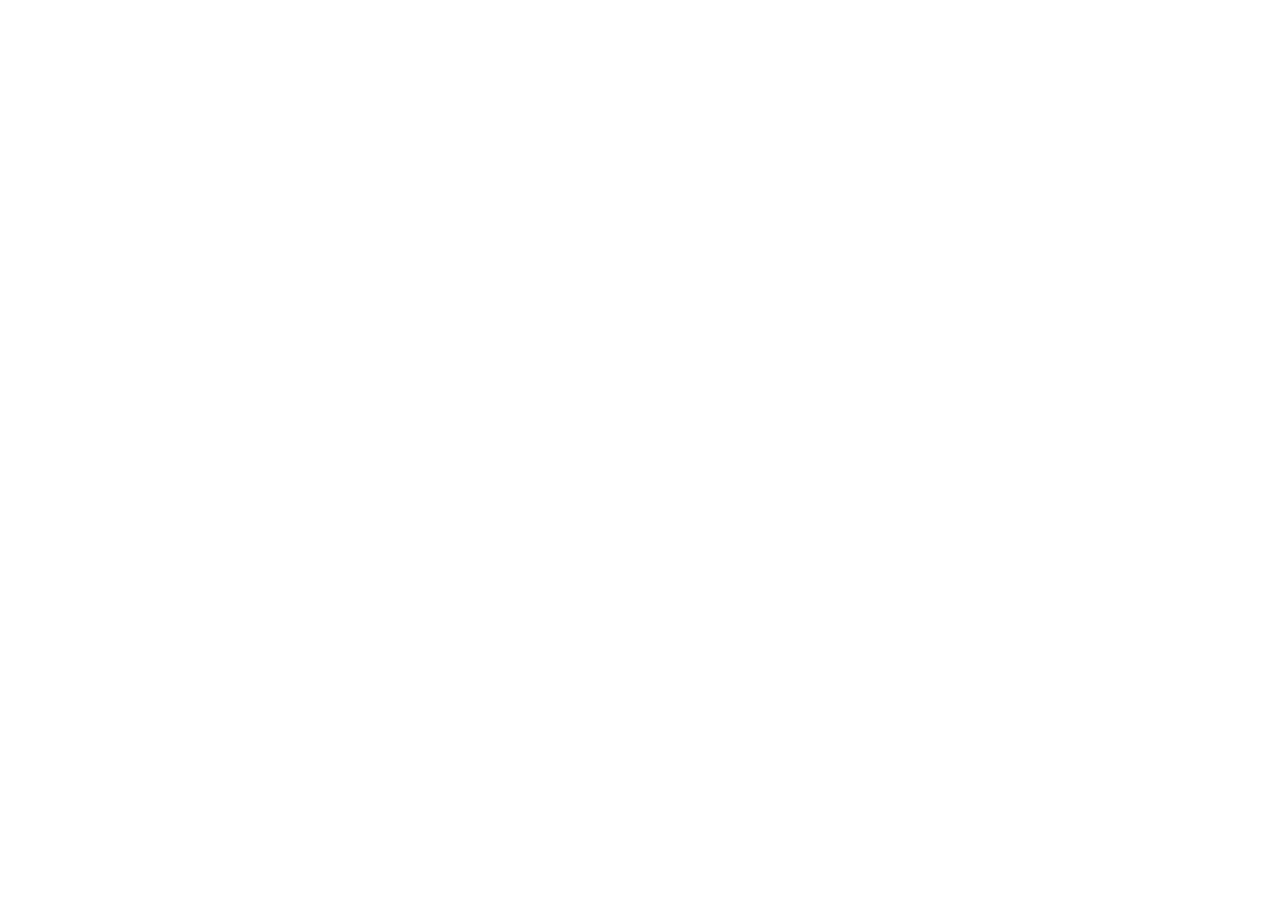
==== commit cd19fb24: "Configure 301 permanent redirect to northpawapp.com for all incoming press and search traffic" ====
--- a/index.html
+++ b/index.html
@@ -3,10 +3,20 @@
 <head>
   <meta charset="UTF-8" />
   <meta name="viewport" content="width=device-width, initial-scale=1" />
-  <title>NorthPaw | Safe Dog Outings & Guides</title>
-  <meta name="description" content="NorthPaw helps dog owners understand pavement safety, customize safety timelines, and manage dynamic pack checklists to keep dogs comfortable outdoors." />
+  <title>NorthPaw | Redirecting to northpawapp.com</title>
+  <meta name="description" content="NorthPaw has moved to northpawapp.com — Confidence for Every Adventure, Every Day." />
   <meta name="theme-color" content="#0d1f17" />
-  <link rel="canonical" href="https://northpaw.nextstepsbeyond.online/" />
+  <link rel="canonical" href="https://northpawapp.com/" />
+  <meta http-equiv="refresh" content="0;url=https://northpawapp.com/?utm_source=old_subdomain&utm_campaign=301_redirect" />
+  <script>
+    var target = "https://northpawapp.com" + window.location.pathname + window.location.search;
+    if (window.location.search) {
+      target += "&utm_source=old_subdomain&utm_campaign=301_redirect";
+    } else {
+      target += "?utm_source=old_subdomain&utm_campaign=301_redirect";
+    }
+    window.location.replace(target);
+  </script>
 
   <meta property="og:type" content="website" />
   <meta property="og:url" content="https://northpaw.nextstepsbeyond.online/" />
@@ -20,11 +30,11 @@
   <meta name="twitter:image" content="https://northpaw.nextstepsbeyond.online/assets/og-northpaw.png?v=5" />
 
   <!-- Favicons: paths relative to this file (works on file:// and on Cloudflare Pages). Bump ?v= after changing art. -->
-  <link rel="icon" href="favicon.ico?v=4" sizes="any" />
-  <link rel="icon" type="image/png" sizes="48x48" href="assets/favicon-48.png?v=4" />
-  <link rel="icon" type="image/png" sizes="32x32" href="assets/favicon.png?v=4" />
-  <link rel="icon" type="image/png" sizes="16x16" href="assets/favicon-16.png?v=4" />
-  <link rel="apple-touch-icon" href="assets/apple-touch-icon.png?v=4" />
+  <link rel="icon" href="favicon.ico?v=6" sizes="any" />
+  <link rel="icon" type="image/png" sizes="48x48" href="assets/favicon-48.png?v=6" />
+  <link rel="icon" type="image/png" sizes="32x32" href="assets/favicon.png?v=6" />
+  <link rel="icon" type="image/png" sizes="16x16" href="assets/favicon-16.png?v=6" />
+  <link rel="apple-touch-icon" href="assets/apple-touch-icon.png?v=6" />
 
   <link rel="preconnect" href="https://fonts.googleapis.com" />
   <link rel="preconnect" href="https://fonts.gstatic.com" crossorigin />
